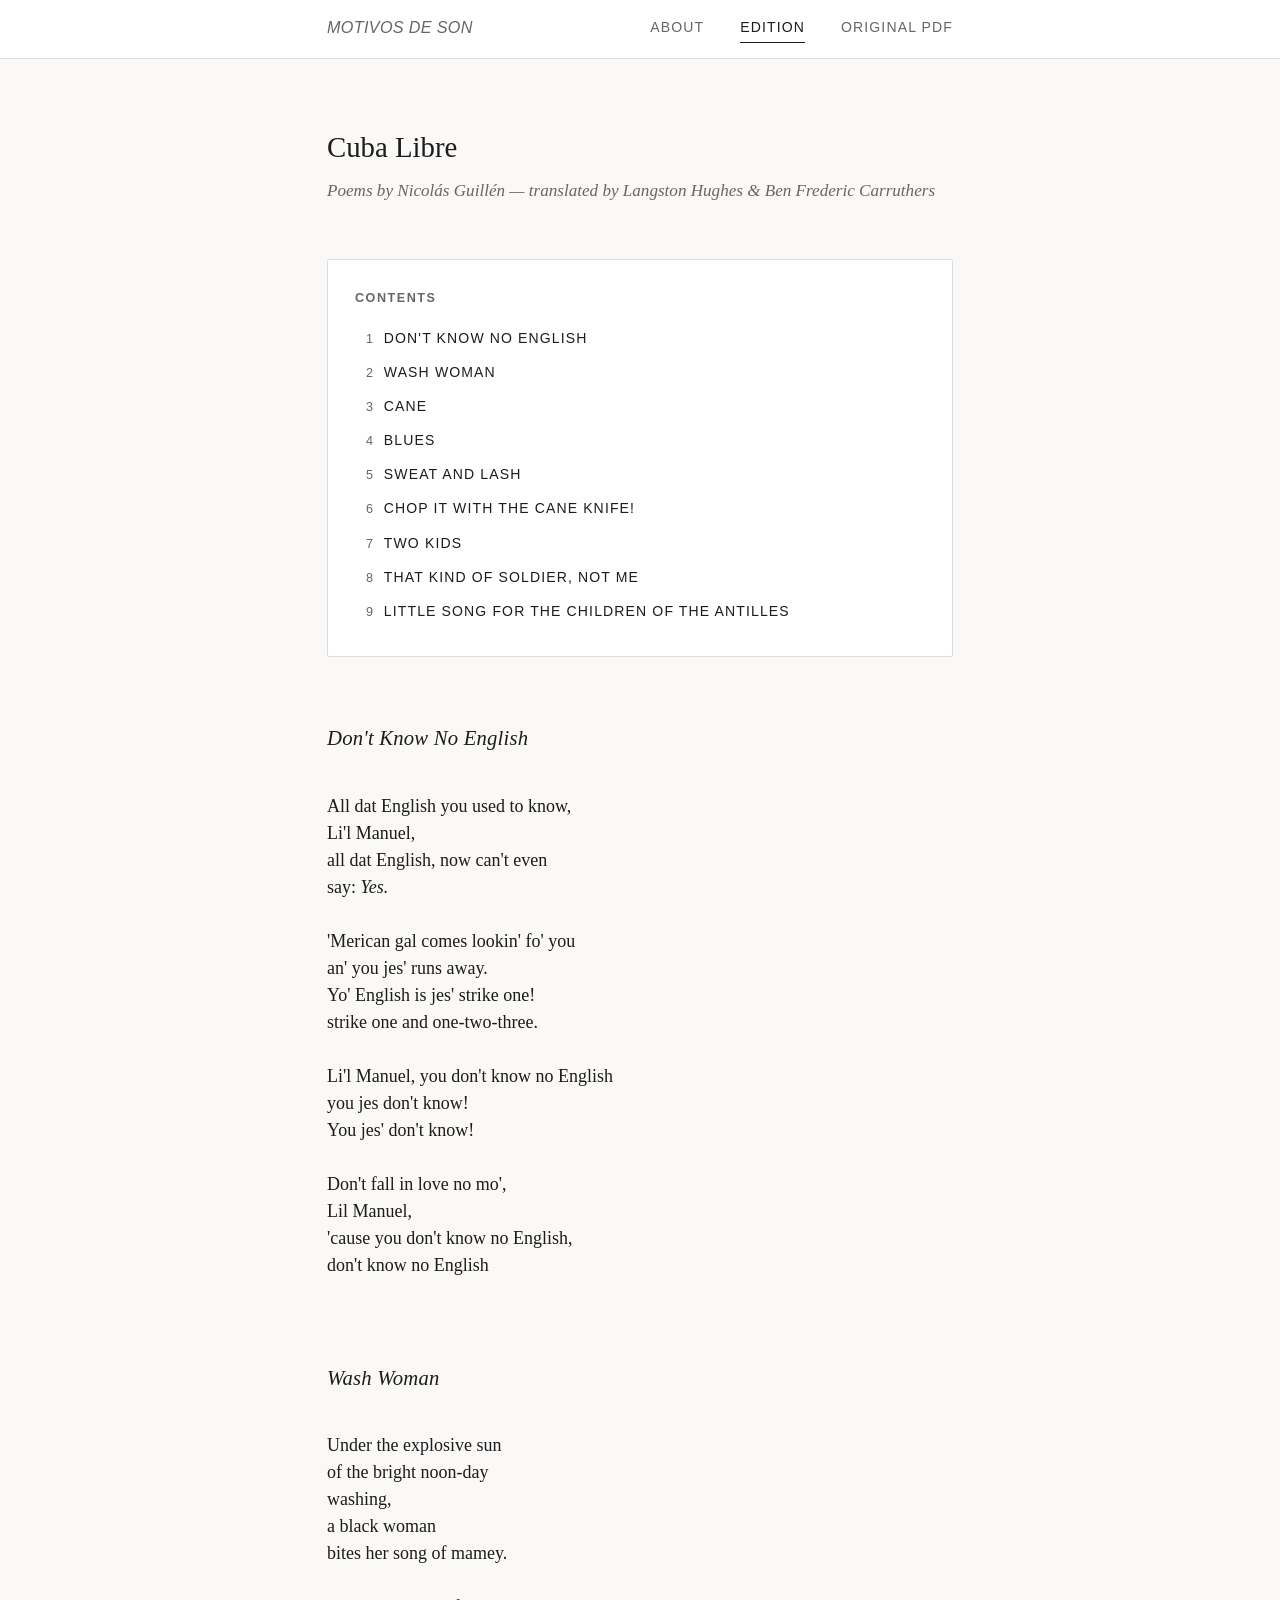
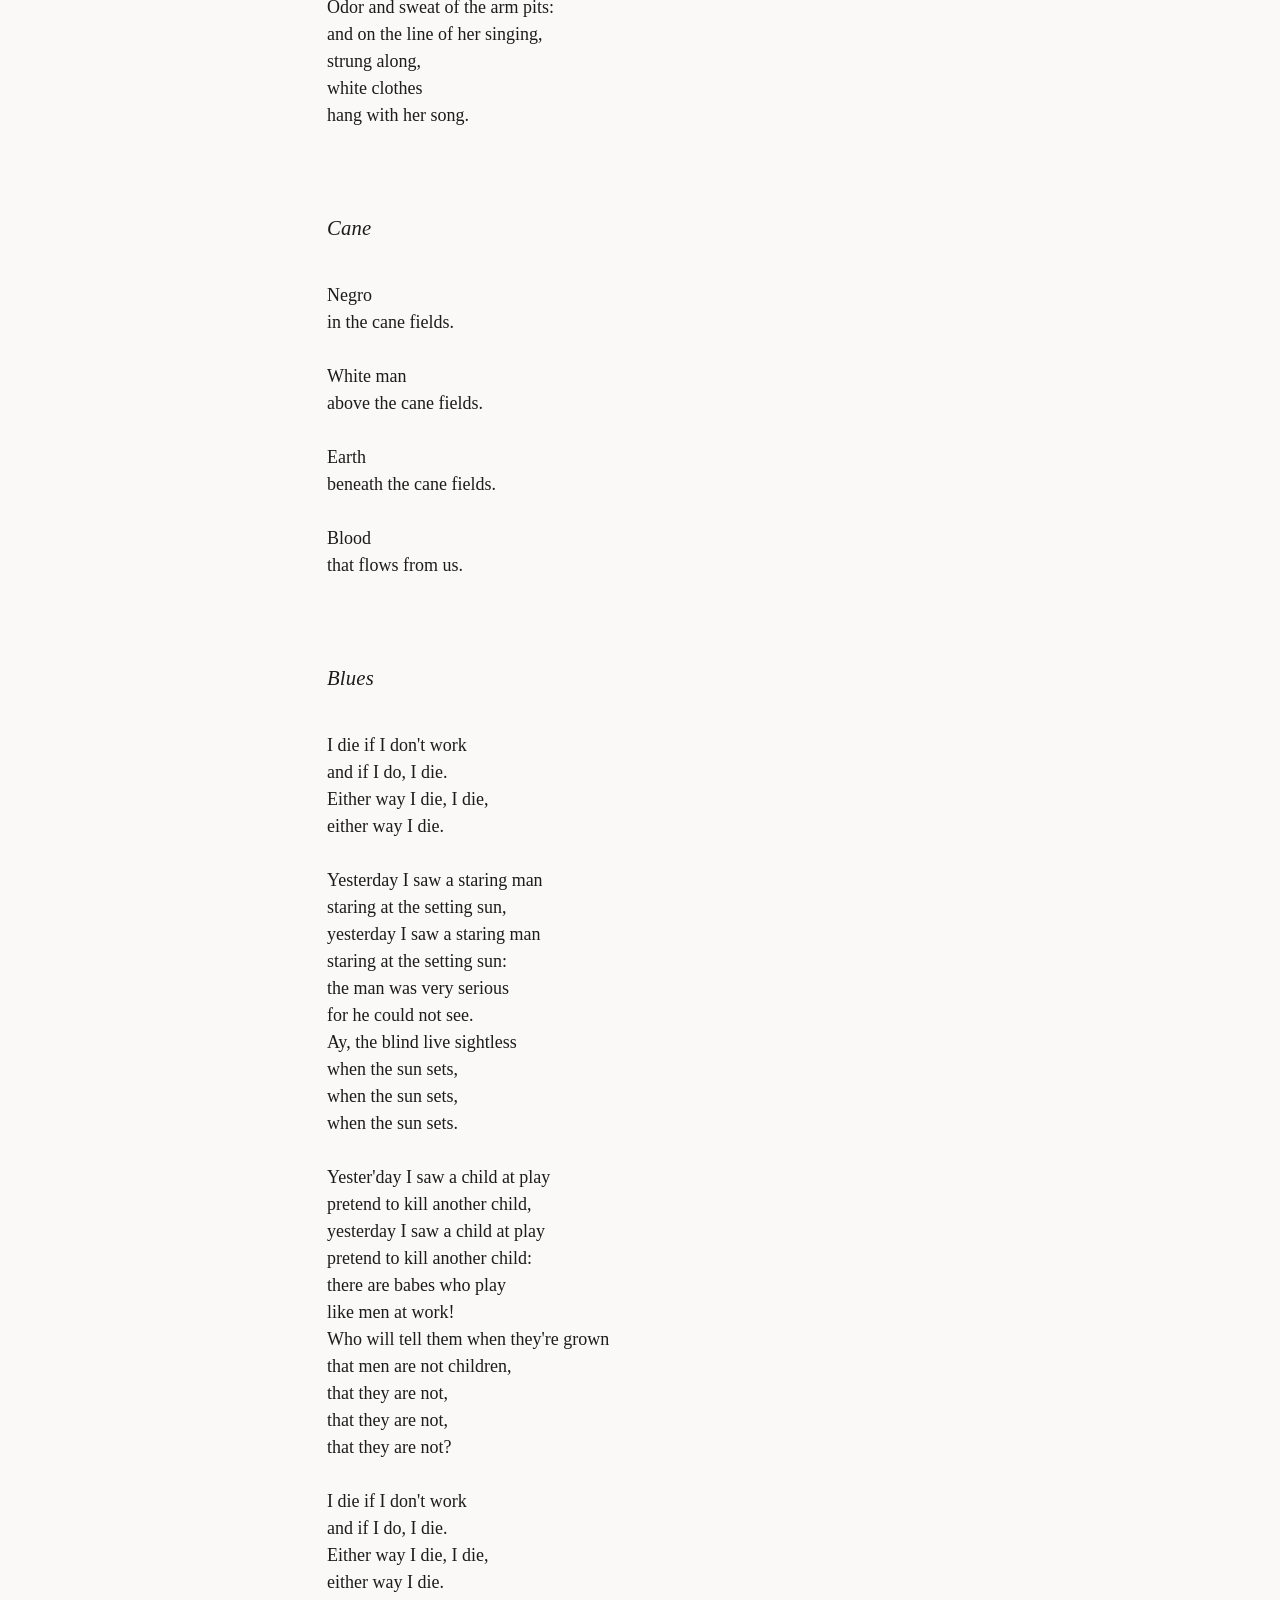
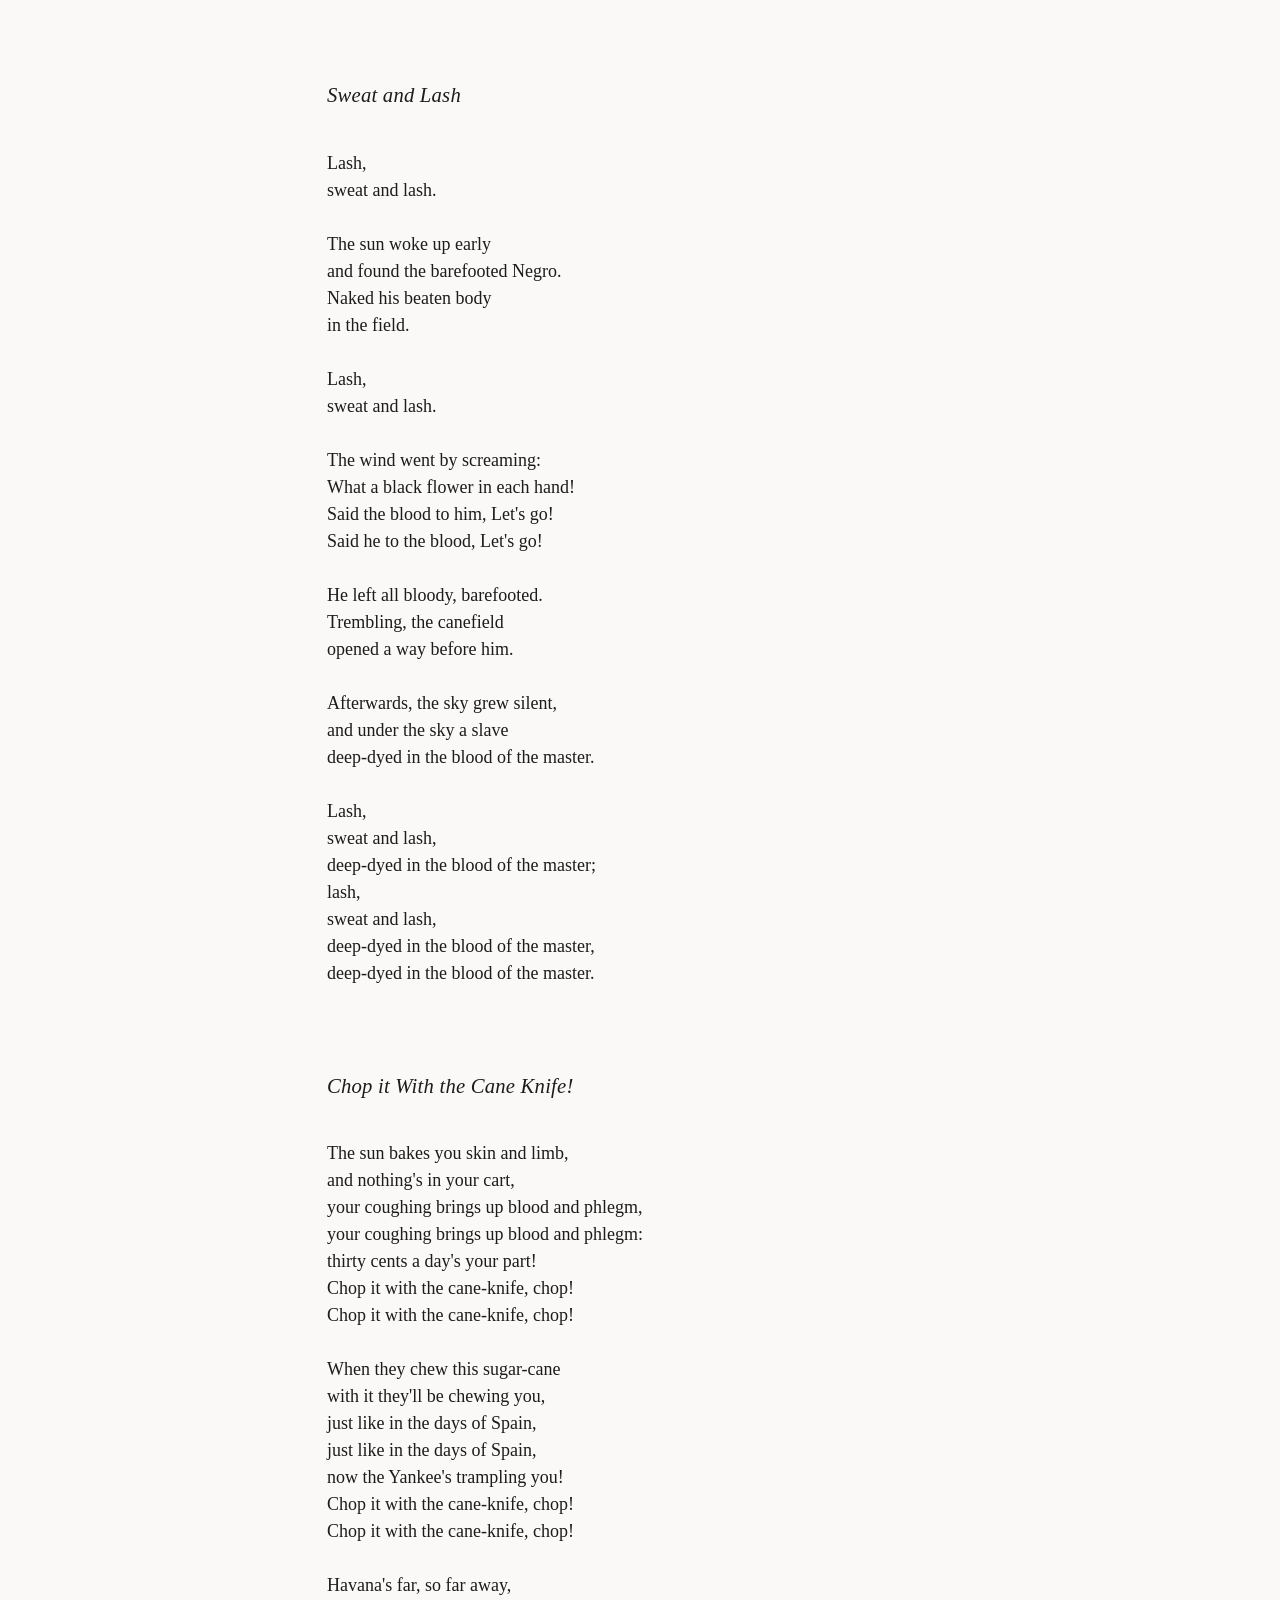
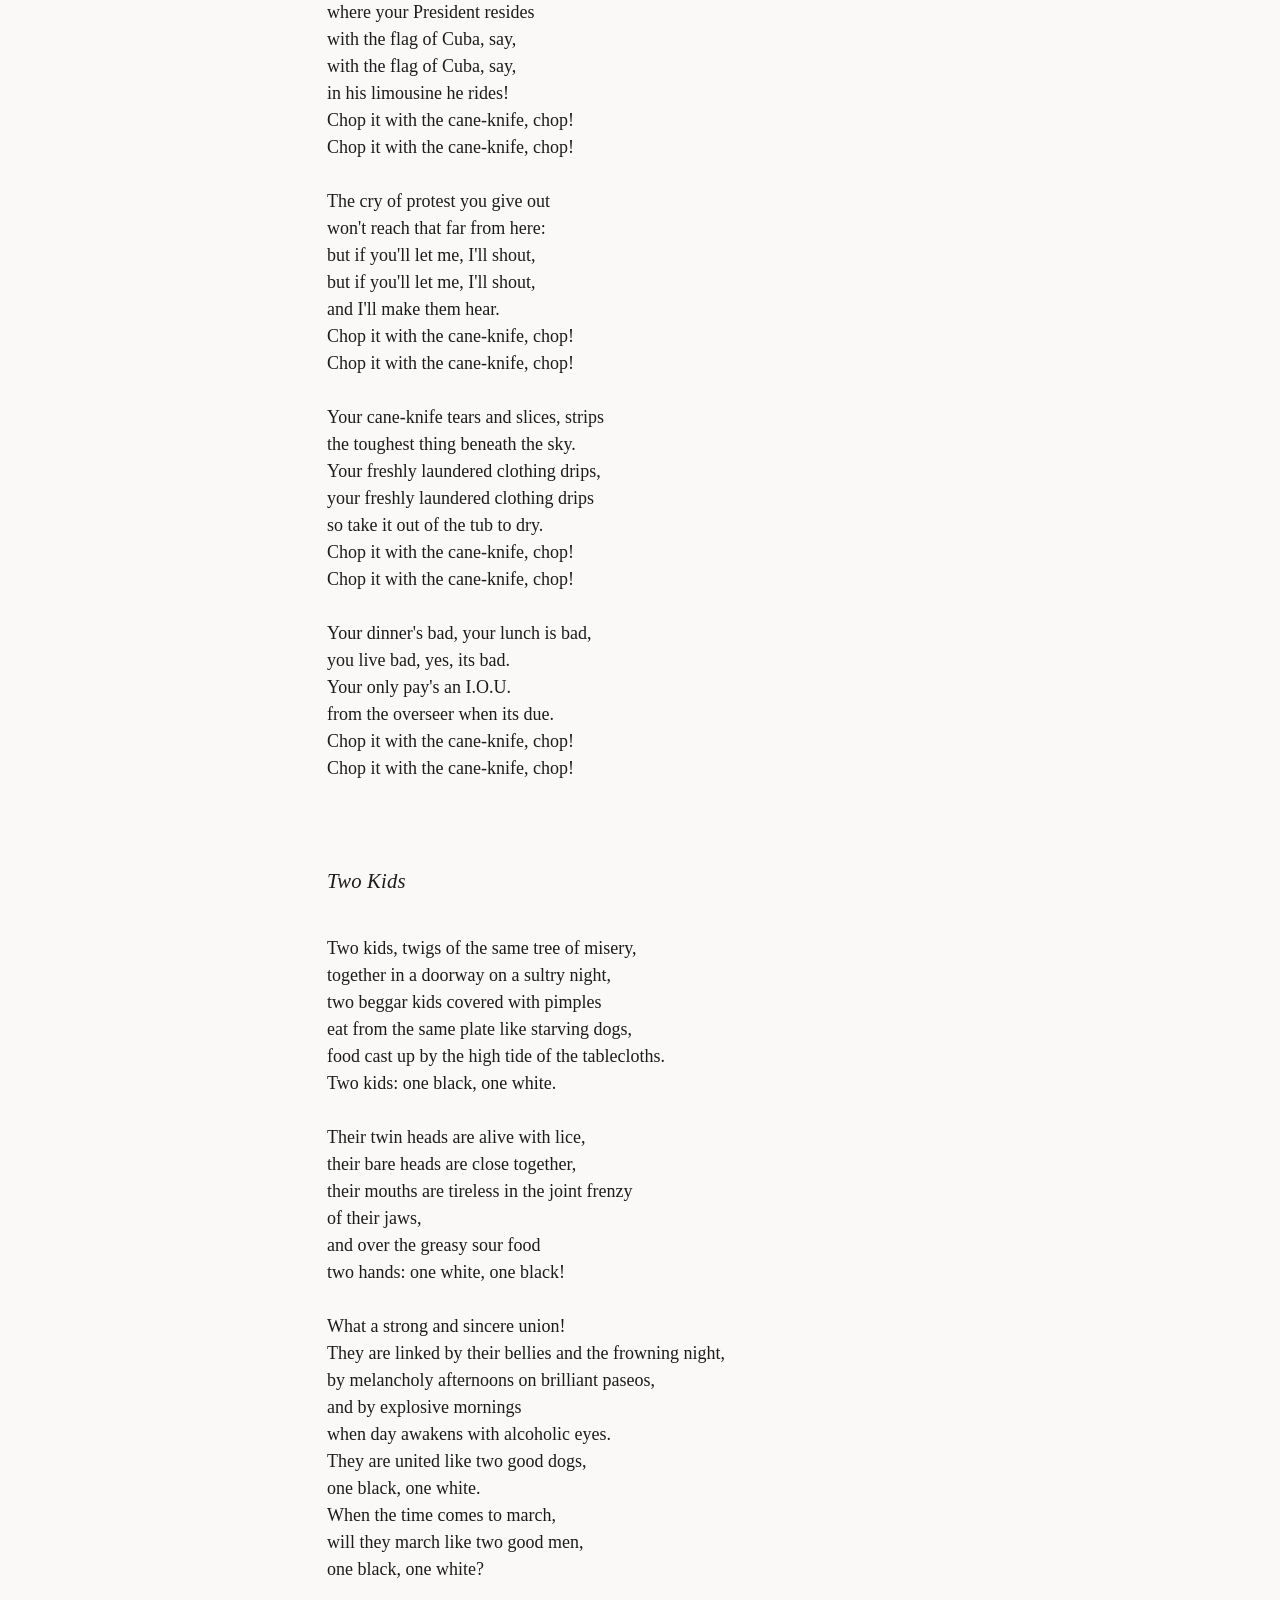
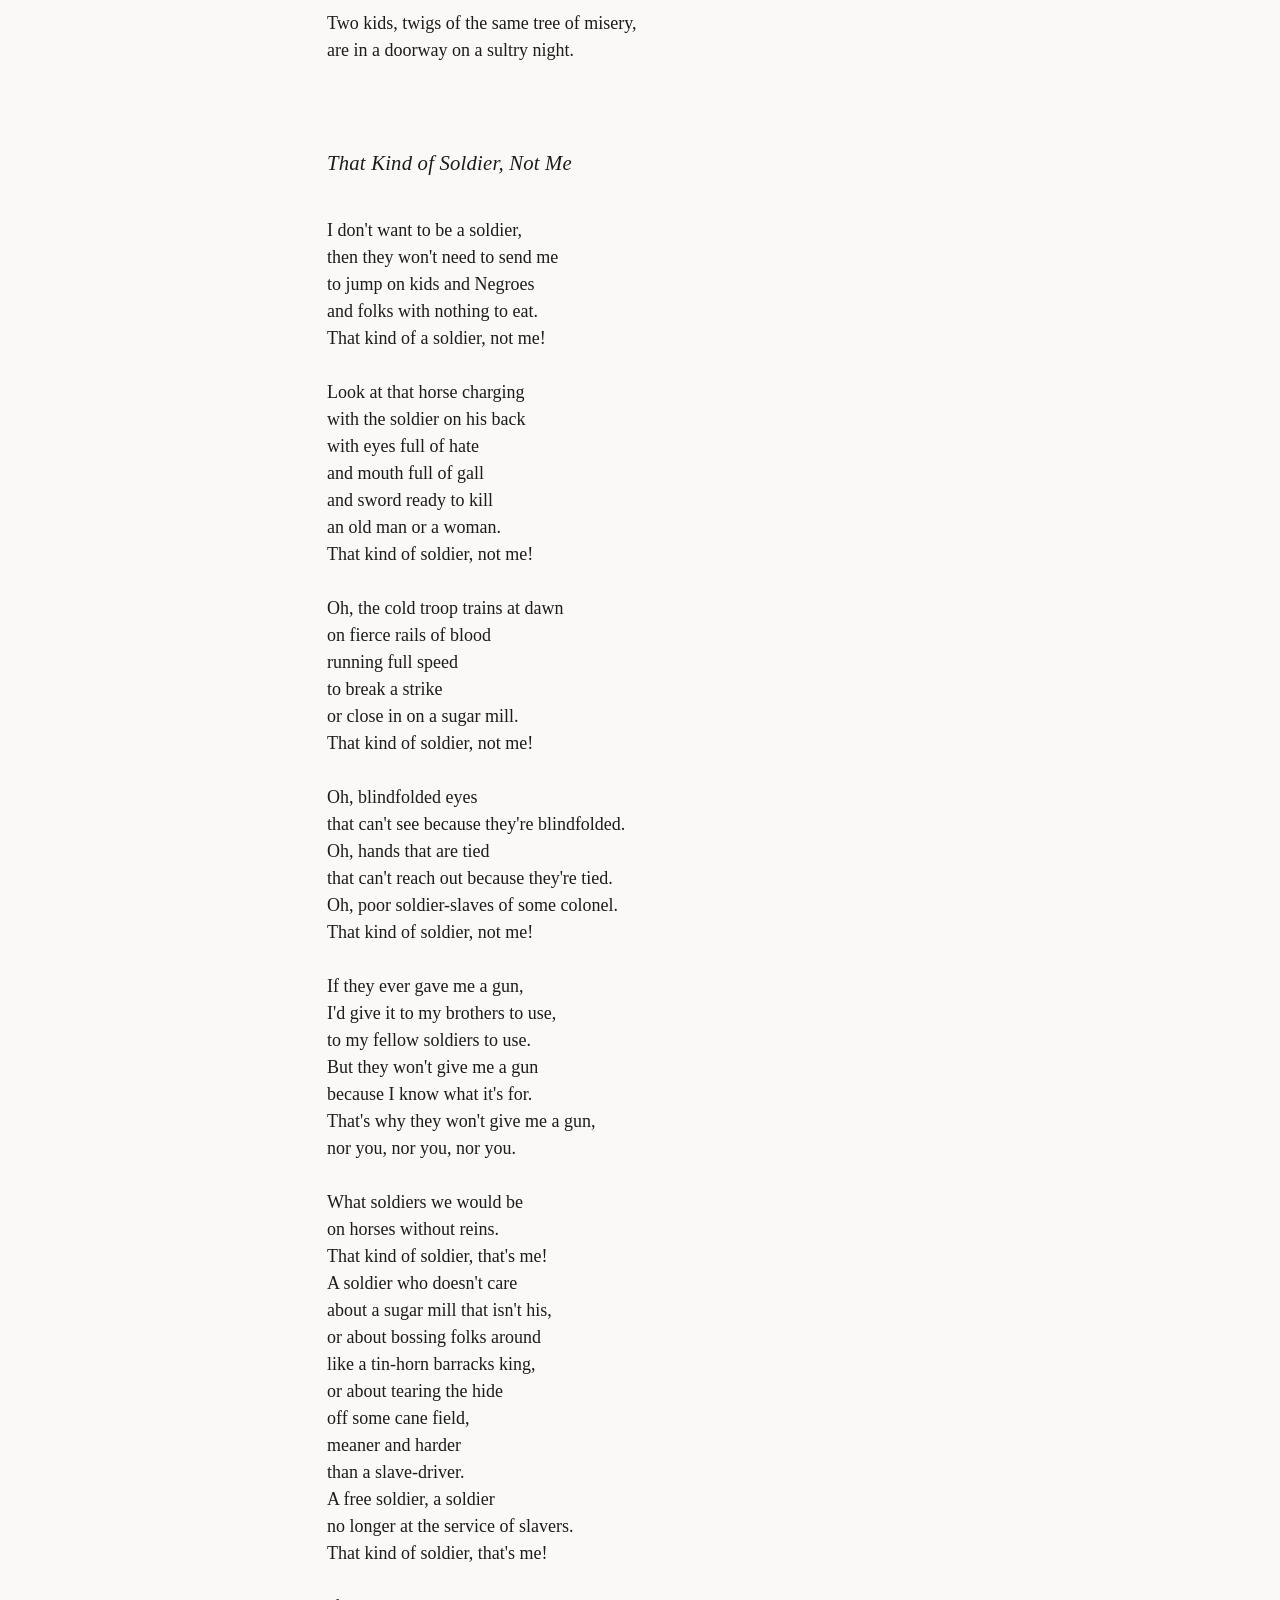
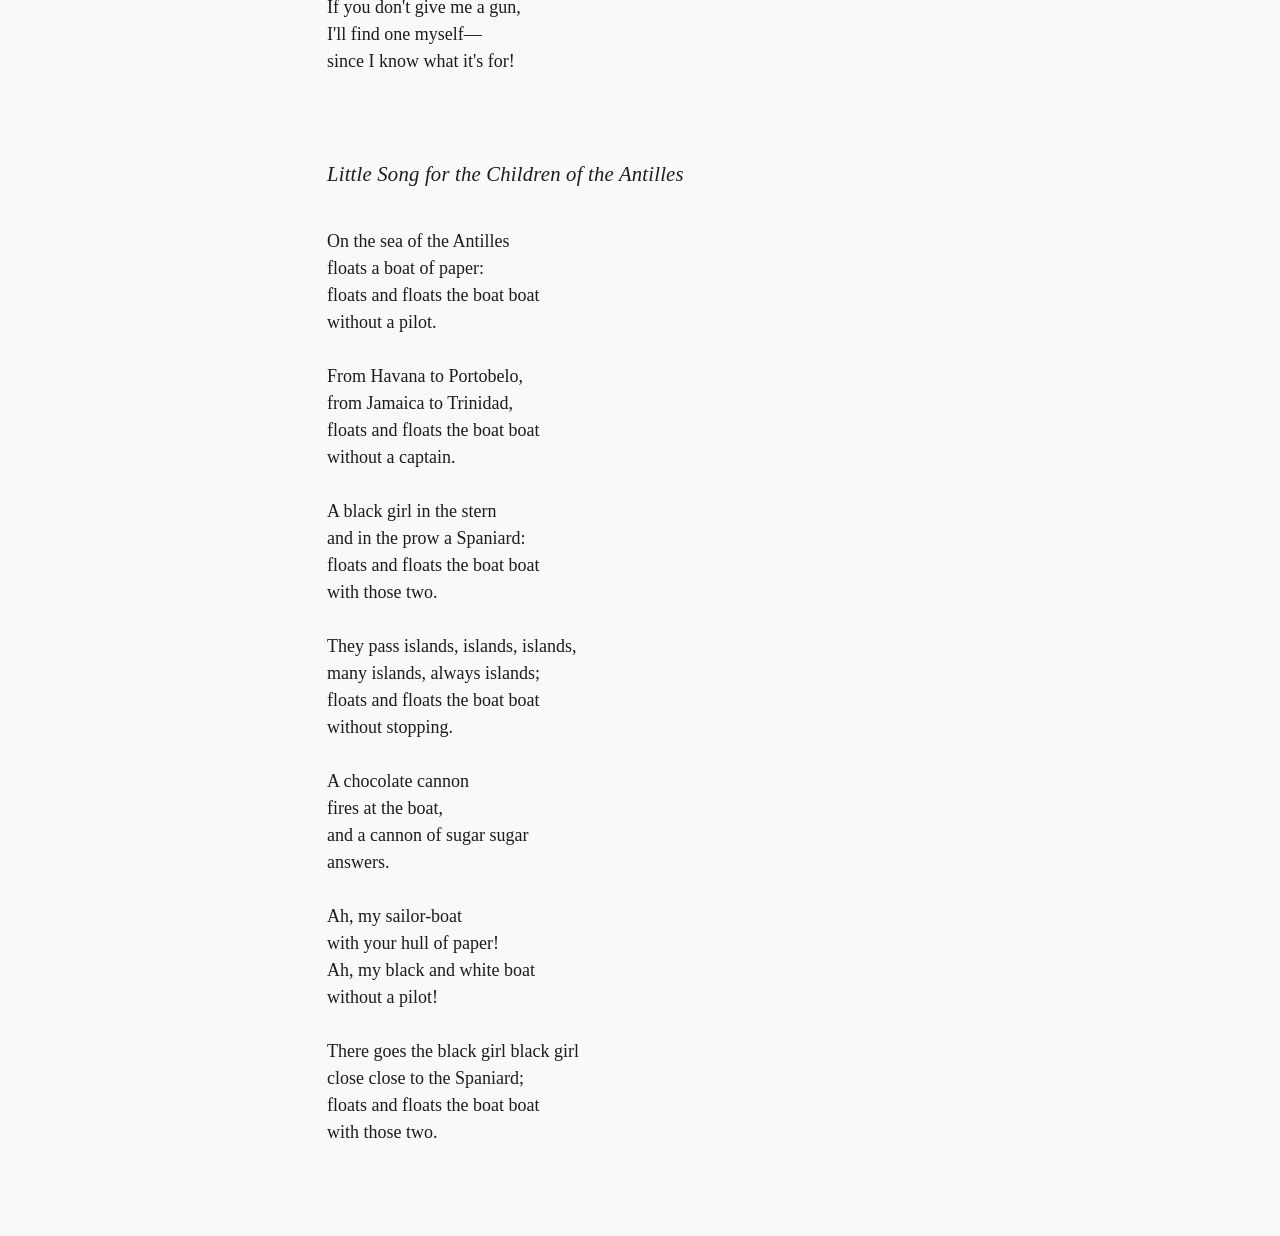
==== edition.html @ 420b284c "Initial commit: digital edition of Motivos de Son" ====
<!DOCTYPE html>
<html lang="en">
<head>
  <meta charset="UTF-8">
  <meta name="viewport" content="width=device-width, initial-scale=1.0">
  <title>Cuba Libre — Edition</title>
  <link rel="stylesheet" href="style.css">
</head>
<body>

  <nav>
    <div class="nav-inner">
      <a href="index.html" class="nav-title">Motivos de Son</a>
      <a href="index.html">About</a>
      <a href="edition.html" class="active">Edition</a>
      <a href="original.html">Original PDF</a>
    </div>
  </nav>

  <main>
    <header class="edition-header">
      <h1>Cuba Libre</h1>
      <p class="byline">Poems by Nicolás Guillén &mdash; translated by Langston Hughes &amp; Ben Frederic Carruthers</p>
    </header>

    <nav class="toc" aria-label="Table of contents">
      <h2>Contents</h2>
      <ol>
        <li><a href="#dont-know-no-english">Don't Know No English</a></li>
        <li><a href="#wash-woman">Wash Woman</a></li>
        <li><a href="#cane">Cane</a></li>
        <li><a href="#blues">Blues</a></li>
        <li><a href="#sweat-and-lash">Sweat and Lash</a></li>
        <li><a href="#chop-it">Chop it With the Cane Knife!</a></li>
        <li><a href="#two-kids">Two Kids</a></li>
        <li><a href="#that-kind-of-soldier">That Kind of Soldier, Not Me</a></li>
        <li><a href="#little-song">Little Song for the Children of the Antilles</a></li>
      </ol>
    </nav>

    <!-- 1 -->
    <section class="poem" id="dont-know-no-english">
      <h2><a href="#dont-know-no-english">Don't Know No English</a></h2>

      <div class="stanza">
        All dat English you used to know,<br>
        Li'l Manuel,<br>
        all dat English, now can't even<br>
        say: <em>Yes.</em>
      </div>

      <div class="stanza">
        'Merican gal comes lookin' fo' you<br>
        an' you jes' runs away.<br>
        Yo' English is jes' strike one!<br>
        strike one and one-two-three.
      </div>

      <div class="stanza">
        Li'l Manuel, you don't know no English<br>
        you jes don't know!<br>
        You jes' don't know!
      </div>

      <div class="stanza">
        Don't fall in love no mo',<br>
        Lil Manuel,<br>
        'cause you don't know no English,<br>
        don't know no English
      </div>
    </section>

    <!-- 2 -->
    <section class="poem" id="wash-woman">
      <h2><a href="#wash-woman">Wash Woman</a></h2>

      <div class="stanza">
        Under the explosive sun<br>
        of the bright noon-day<br>
        washing,<br>
        a black woman<br>
        bites her song of mamey.
      </div>

      <div class="stanza">
        Odor and sweat of the arm pits:<br>
        and on the line of her singing,<br>
        strung along,<br>
        white clothes<br>
        hang with her song.
      </div>
    </section>

    <!-- 3 -->
    <section class="poem" id="cane">
      <h2><a href="#cane">Cane</a></h2>

      <div class="stanza">
        Negro<br>
        in the cane fields.
      </div>

      <div class="stanza">
        White man<br>
        above the cane fields.
      </div>

      <div class="stanza">
        Earth<br>
        beneath the cane fields.
      </div>

      <div class="stanza">
        Blood<br>
        that flows from us.
      </div>
    </section>

    <!-- 4 -->
    <section class="poem" id="blues">
      <h2><a href="#blues">Blues</a></h2>

      <div class="stanza">
        I die if I don't work<br>
        and if I do, I die.<br>
        Either way I die, I die,<br>
        either way I die.
      </div>

      <div class="stanza">
        Yesterday I saw a staring man<br>
        staring at the setting sun,<br>
        yesterday I saw a staring man<br>
        staring at the setting sun:<br>
        the man was very serious<br>
        for he could not see.<br>
        Ay, the blind live sightless<br>
        when the sun sets,<br>
        when the sun sets,<br>
        when the sun sets.
      </div>

      <div class="stanza">
        Yester'day I saw a child at play<br>
        pretend to kill another child,<br>
        yesterday I saw a child at play<br>
        pretend to kill another child:<br>
        there are babes who play<br>
        like men at work!<br>
        Who will tell them when they're grown<br>
        that men are not children,<br>
        that they are not,<br>
        that they are not,<br>
        that they are not?
      </div>

      <div class="stanza">
        I die if I don't work<br>
        and if I do, I die.<br>
        Either way I die, I die,<br>
        either way I die.
      </div>
    </section>

    <!-- 5 -->
    <section class="poem" id="sweat-and-lash">
      <h2><a href="#sweat-and-lash">Sweat and Lash</a></h2>

      <div class="stanza">
        Lash,<br>
        sweat and lash.
      </div>

      <div class="stanza">
        The sun woke up early<br>
        and found the barefooted Negro.<br>
        Naked his beaten body<br>
        in the field.
      </div>

      <div class="stanza">
        Lash,<br>
        sweat and lash.
      </div>

      <div class="stanza">
        The wind went by screaming:<br>
        What a black flower in each hand!<br>
        Said the blood to him, Let's go!<br>
        Said he to the blood, Let's go!
      </div>

      <div class="stanza">
        He left all bloody, barefooted.<br>
        Trembling, the canefield<br>
        opened a way before him.
      </div>

      <div class="stanza">
        Afterwards, the sky grew silent,<br>
        and under the sky a slave<br>
        deep-dyed in the blood of the master.
      </div>

      <div class="stanza">
        Lash,<br>
        sweat and lash,<br>
        deep-dyed in the blood of the master;<br>
        lash,<br>
        sweat and lash,<br>
        deep-dyed in the blood of the master,<br>
        deep-dyed in the blood of the master.
      </div>
    </section>

    <!-- 6 -->
    <section class="poem" id="chop-it">
      <h2><a href="#chop-it">Chop it With the Cane Knife!</a></h2>

      <div class="stanza">
        The sun bakes you skin and limb,<br>
        and nothing's in your cart,<br>
        your coughing brings up blood and phlegm,<br>
        your coughing brings up blood and phlegm:<br>
        thirty cents a day's your part!<br>
        Chop it with the cane-knife, chop!<br>
        Chop it with the cane-knife, chop!
      </div>

      <div class="stanza">
        When they chew this sugar-cane<br>
        with it they'll be chewing you,<br>
        just like in the days of Spain,<br>
        just like in the days of Spain,<br>
        now the Yankee's trampling you!<br>
        Chop it with the cane-knife, chop!<br>
        Chop it with the cane-knife, chop!
      </div>

      <div class="stanza">
        Havana's far, so far away,<br>
        where your President resides<br>
        with the flag of Cuba, say,<br>
        with the flag of Cuba, say,<br>
        in his limousine he rides!<br>
        Chop it with the cane-knife, chop!<br>
        Chop it with the cane-knife, chop!
      </div>

      <div class="stanza">
        The cry of protest you give out<br>
        won't reach that far from here:<br>
        but if you'll let me, I'll shout,<br>
        but if you'll let me, I'll shout,<br>
        and I'll make them hear.<br>
        Chop it with the cane-knife, chop!<br>
        Chop it with the cane-knife, chop!
      </div>

      <div class="stanza">
        Your cane-knife tears and slices, strips<br>
        the toughest thing beneath the sky.<br>
        Your freshly laundered clothing drips,<br>
        your freshly laundered clothing drips<br>
        so take it out of the tub to dry.<br>
        Chop it with the cane-knife, chop!<br>
        Chop it with the cane-knife, chop!
      </div>

      <div class="stanza">
        Your dinner's bad, your lunch is bad,<br>
        you live bad, yes, its bad.<br>
        Your only pay's an I.O.U.<br>
        from the overseer when its due.<br>
        Chop it with the cane-knife, chop!<br>
        Chop it with the cane-knife, chop!
      </div>
    </section>

    <!-- 7 -->
    <section class="poem" id="two-kids">
      <h2><a href="#two-kids">Two Kids</a></h2>

      <div class="stanza">
        Two kids, twigs of the same tree of misery,<br>
        together in a doorway on a sultry night,<br>
        two beggar kids covered with pimples<br>
        eat from the same plate like starving dogs,<br>
        food cast up by the high tide of the tablecloths.<br>
        Two kids: one black, one white.
      </div>

      <div class="stanza">
        Their twin heads are alive with lice,<br>
        their bare heads are close together,<br>
        their mouths are tireless in the joint frenzy<br>
        of their jaws,<br>
        and over the greasy sour food<br>
        two hands: one white, one black!
      </div>

      <div class="stanza">
        What a strong and sincere union!<br>
        They are linked by their bellies and the frowning night,<br>
        by melancholy afternoons on brilliant paseos,<br>
        and by explosive mornings<br>
        when day awakens with alcoholic eyes.<br>
        They are united like two good dogs,<br>
        one black, one white.<br>
        When the time comes to march,<br>
        will they march like two good men,<br>
        one black, one white?
      </div>

      <div class="stanza">
        Two kids, twigs of the same tree of misery,<br>
        are in a doorway on a sultry night.
      </div>
    </section>

    <!-- 8 -->
    <section class="poem" id="that-kind-of-soldier">
      <h2><a href="#that-kind-of-soldier">That Kind of Soldier, Not Me</a></h2>

      <div class="stanza">
        I don't want to be a soldier,<br>
        then they won't need to send me<br>
        to jump on kids and Negroes<br>
        and folks with nothing to eat.<br>
        That kind of a soldier, not me!
      </div>

      <div class="stanza">
        Look at that horse charging<br>
        with the soldier on his back<br>
        with eyes full of hate<br>
        and mouth full of gall<br>
        and sword ready to kill<br>
        an old man or a woman.<br>
        That kind of soldier, not me!
      </div>

      <div class="stanza">
        Oh, the cold troop trains at dawn<br>
        on fierce rails of blood<br>
        running full speed<br>
        to break a strike<br>
        or close in on a sugar mill.<br>
        That kind of soldier, not me!
      </div>

      <div class="stanza">
        Oh, blindfolded eyes<br>
        that can't see because they're blindfolded.<br>
        Oh, hands that are tied<br>
        that can't reach out because they're tied.<br>
        Oh, poor soldier-slaves of some colonel.<br>
        That kind of soldier, not me!
      </div>

      <div class="stanza">
        If they ever gave me a gun,<br>
        I'd give it to my brothers to use,<br>
        to my fellow soldiers to use.<br>
        But they won't give me a gun<br>
        because I know what it's for.<br>
        That's why they won't give me a gun,<br>
        nor you, nor you, nor you.
      </div>

      <div class="stanza">
        What soldiers we would be<br>
        on horses without reins.<br>
        That kind of soldier, that's me!<br>
        A soldier who doesn't care<br>
        about a sugar mill that isn't his,<br>
        or about bossing folks around<br>
        like a tin-horn barracks king,<br>
        or about tearing the hide<br>
        off some cane field,<br>
        meaner and harder<br>
        than a slave-driver.<br>
        A free soldier, a soldier<br>
        no longer at the service of slavers.<br>
        That kind of soldier, that's me!
      </div>

      <div class="stanza">
        If you don't give me a gun,<br>
        I'll find one myself&#x2014;<br>
        since I know what it's for!
      </div>
    </section>

    <!-- 9 -->
    <section class="poem" id="little-song">
      <h2><a href="#little-song">Little Song for the Children of the Antilles</a></h2>

      <div class="stanza">
        On the sea of the Antilles<br>
        floats a boat of paper:<br>
        floats and floats the boat boat<br>
        without a pilot.
      </div>

      <div class="stanza">
        From Havana to Portobelo,<br>
        from Jamaica to Trinidad,<br>
        floats and floats the boat boat<br>
        without a captain.
      </div>

      <div class="stanza">
        A black girl in the stern<br>
        and in the prow a Spaniard:<br>
        floats and floats the boat boat<br>
        with those two.
      </div>

      <div class="stanza">
        They pass islands, islands, islands,<br>
        many islands, always islands;<br>
        floats and floats the boat boat<br>
        without stopping.
      </div>

      <div class="stanza">
        A chocolate cannon<br>
        fires at the boat,<br>
        and a cannon of sugar sugar<br>
        answers.
      </div>

      <div class="stanza">
        Ah, my sailor-boat<br>
        with your hull of paper!<br>
        Ah, my black and white boat<br>
        without a pilot!
      </div>

      <div class="stanza">
        There goes the black girl black girl<br>
        close close to the Spaniard;<br>
        floats and floats the boat boat<br>
        with those two.
      </div>
    </section>

  </main>

</body>
</html>
---- style.css ----
*, *::before, *::after {
  box-sizing: border-box;
  margin: 0;
  padding: 0;
}

:root {
  --bg: #faf9f7;
  --text: #1c1c1c;
  --text-muted: #666;
  --border: #ddd;
  --accent: #8b5e3c;
  --nav-bg: #fff;
  --max-width: 680px;
}

html {
  font-size: 18px;
  scroll-behavior: smooth;
}

body {
  background: var(--bg);
  color: var(--text);
  font-family: Georgia, 'Times New Roman', Times, serif;
  line-height: 1.75;
  min-height: 100vh;
}

/* ── Navigation ── */

body > nav {
  background: var(--nav-bg);
  border-bottom: 1px solid var(--border);
  position: sticky;
  top: 0;
  z-index: 100;
}

.nav-inner {
  max-width: var(--max-width);
  margin: 0 auto;
  padding: 0 1.5rem;
  display: flex;
  align-items: center;
  gap: 2rem;
  height: 3.2rem;
}

.nav-title {
  font-size: 0.9rem;
  font-style: italic;
  color: var(--text-muted);
  letter-spacing: 0.02em;
  white-space: nowrap;
  margin-right: auto;
  text-decoration: none;
}

.nav-title:hover {
  color: var(--text);
}

nav a {
  font-family: -apple-system, BlinkMacSystemFont, 'Segoe UI', Helvetica, Arial, sans-serif;
  font-size: 0.78rem;
  font-weight: 500;
  letter-spacing: 0.08em;
  text-transform: uppercase;
  color: var(--text-muted);
  text-decoration: none;
  white-space: nowrap;
  padding-bottom: 2px;
  border-bottom: 1px solid transparent;
  transition: color 0.15s, border-color 0.15s;
}

nav a:hover,
nav a.active {
  color: var(--text);
  border-bottom-color: var(--text);
}

/* ── Main content ── */

main {
  max-width: var(--max-width);
  margin: 0 auto;
  padding: 3.5rem 1.5rem 5rem;
}

/* ── Homepage ── */

.page-header {
  margin-bottom: 2.5rem;
  padding-bottom: 2rem;
  border-bottom: 1px solid var(--border);
}

.page-header h1 {
  font-size: 1.6rem;
  font-weight: normal;
  letter-spacing: 0.01em;
  margin-bottom: 0.25rem;
}

.page-header .subtitle {
  font-size: 0.95rem;
  color: var(--text-muted);
  font-style: italic;
}

.intro-body p {
  margin-bottom: 1.25rem;
}

.intro-body p:last-child {
  margin-bottom: 0;
}

.poem-list {
  list-style: none;
  padding: 0.75rem 0 0.75rem 1.25rem;
  border-left: 2px solid var(--border);
  margin: 1.25rem 0;
}

.poem-list li {
  font-style: italic;
  color: var(--text-muted);
  line-height: 1.9;
  font-size: 0.95rem;
}

/* ── Edition page ── */

.edition-header {
  margin-bottom: 3rem;
}

.edition-header h1 {
  font-size: 1.6rem;
  font-weight: normal;
  margin-bottom: 0.2rem;
}

.edition-header .byline {
  color: var(--text-muted);
  font-style: italic;
  font-size: 0.95rem;
}

.toc {
  margin-bottom: 3.5rem;
  padding: 1.5rem;
  background: #fff;
  border: 1px solid var(--border);
  border-radius: 2px;
}

.toc h2 {
  font-family: -apple-system, BlinkMacSystemFont, 'Segoe UI', Helvetica, Arial, sans-serif;
  font-size: 0.7rem;
  font-weight: 600;
  letter-spacing: 0.12em;
  text-transform: uppercase;
  color: var(--text-muted);
  margin-bottom: 0.75rem;
}

.toc ol {
  list-style: none;
  counter-reset: toc;
}

.toc ol li {
  counter-increment: toc;
  display: flex;
  align-items: baseline;
  gap: 0.6rem;
  padding: 0.18rem 0;
  font-size: 0.95rem;
}

.toc ol li::before {
  content: counter(toc);
  font-family: -apple-system, BlinkMacSystemFont, 'Segoe UI', Helvetica, Arial, sans-serif;
  font-size: 0.7rem;
  color: var(--text-muted);
  min-width: 1rem;
  text-align: right;
}

.toc a {
  color: var(--text);
  text-decoration: none;
  border-bottom: 1px solid transparent;
  transition: border-color 0.15s;
}

.toc a:hover {
  border-bottom-color: var(--text);
}

/* ── Poem ── */

.poem {
  margin-bottom: 4.5rem;
}

.poem:last-child {
  margin-bottom: 0;
}

.poem h2 {
  font-size: 1.15rem;
  font-weight: normal;
  font-style: italic;
  margin-bottom: 2rem;
  color: var(--text);
  letter-spacing: 0.01em;
}

.poem h2 a {
  color: inherit;
  text-decoration: none;
}

.stanza {
  margin-bottom: 1.5rem;
  line-height: 1.5;
}

.stanza:last-child {
  margin-bottom: 0;
}

/* ── PDF page ── */

.pdf-page main {
  padding: 0;
  max-width: none;
}

.pdf-header {
  max-width: var(--max-width);
  margin: 0 auto;
  padding: 2rem 1.5rem 1.5rem;
}

.pdf-header h1 {
  font-size: 1.3rem;
  font-weight: normal;
  margin-bottom: 0.25rem;
}

.pdf-header p {
  font-size: 0.9rem;
  color: var(--text-muted);
  font-style: italic;
}

.pdf-viewer {
  width: calc(100% - 3rem);
  margin: 0 1.5rem 3rem;
  height: calc(100vh - 3.2rem - 120px);
  min-height: 600px;
  border: none;
  border-top: 1px solid var(--border);
  display: block;
}

/* ── Responsive ── */

@media (max-width: 600px) {
  html {
    font-size: 16px;
  }

  .nav-title {
    display: none;
  }

  .nav-inner {
    gap: 1.25rem;
  }

  main {
    padding: 2.5rem 1.25rem 4rem;
  }
}
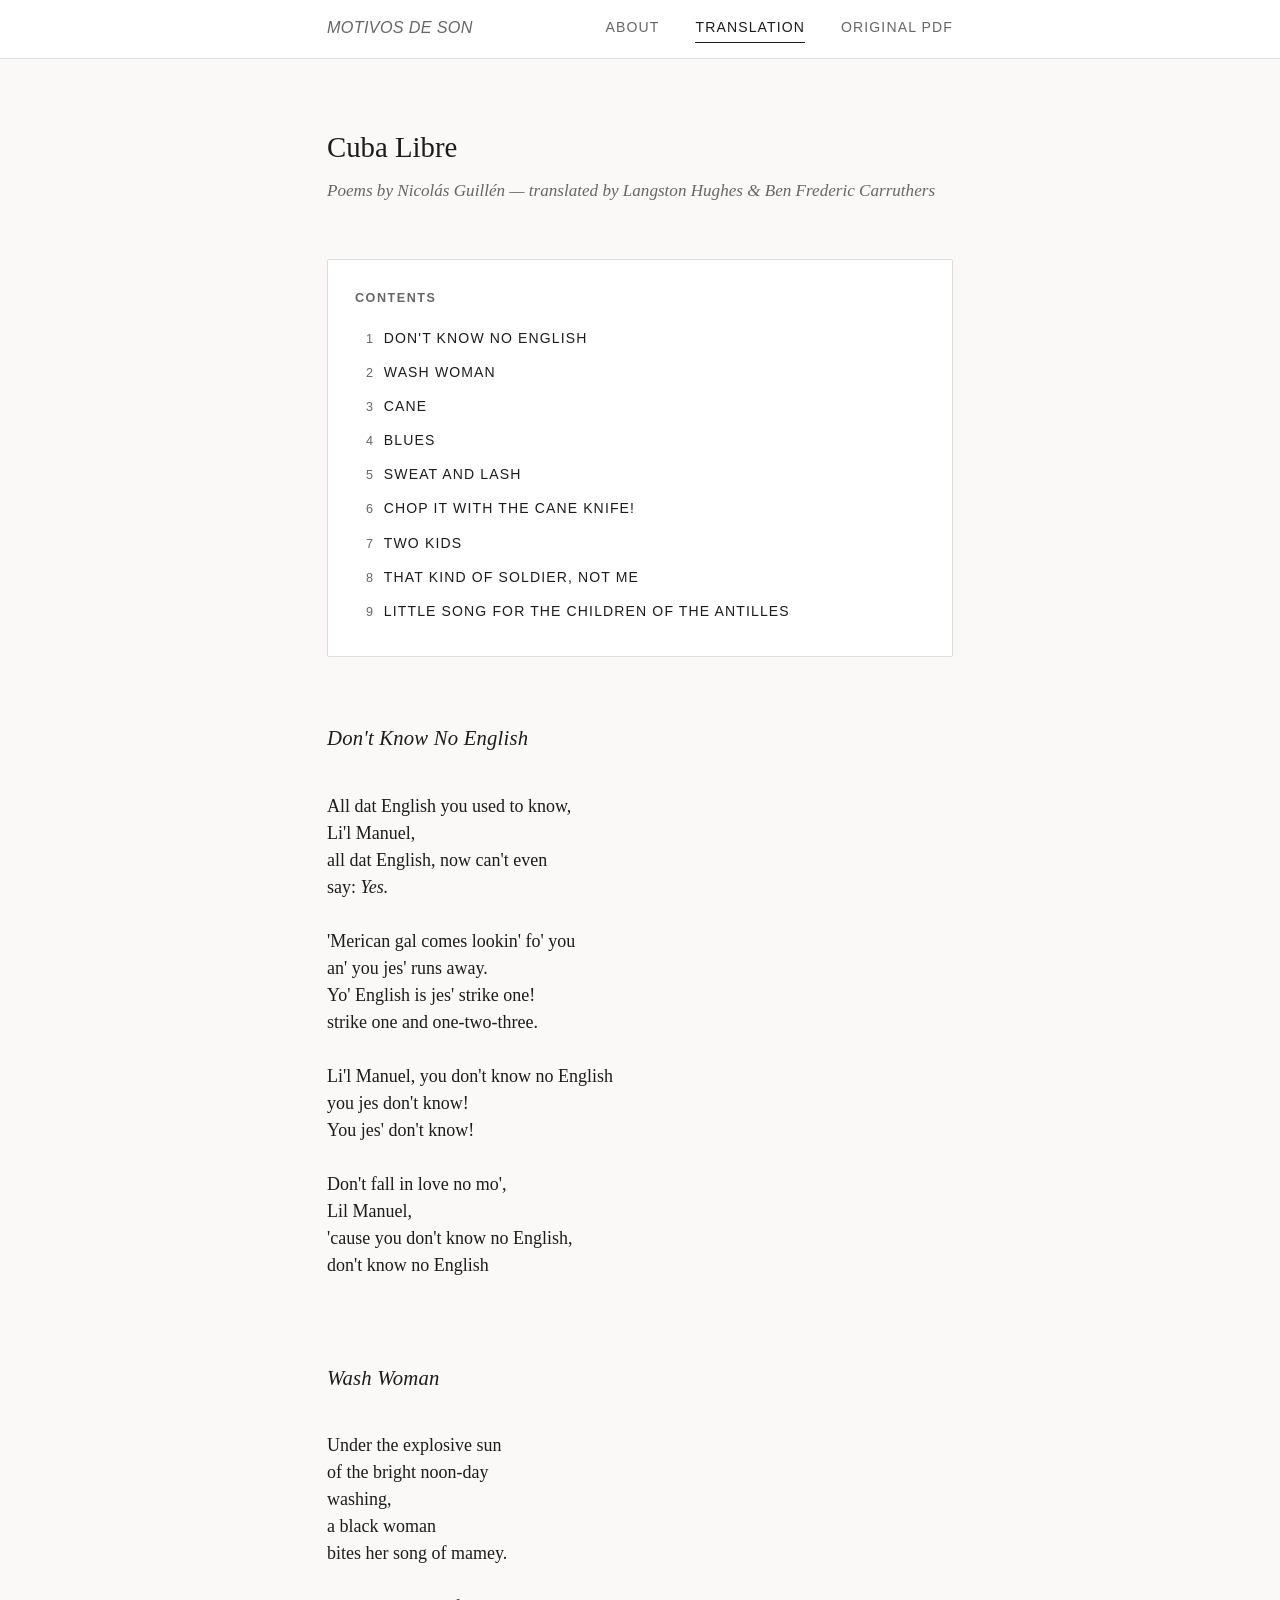
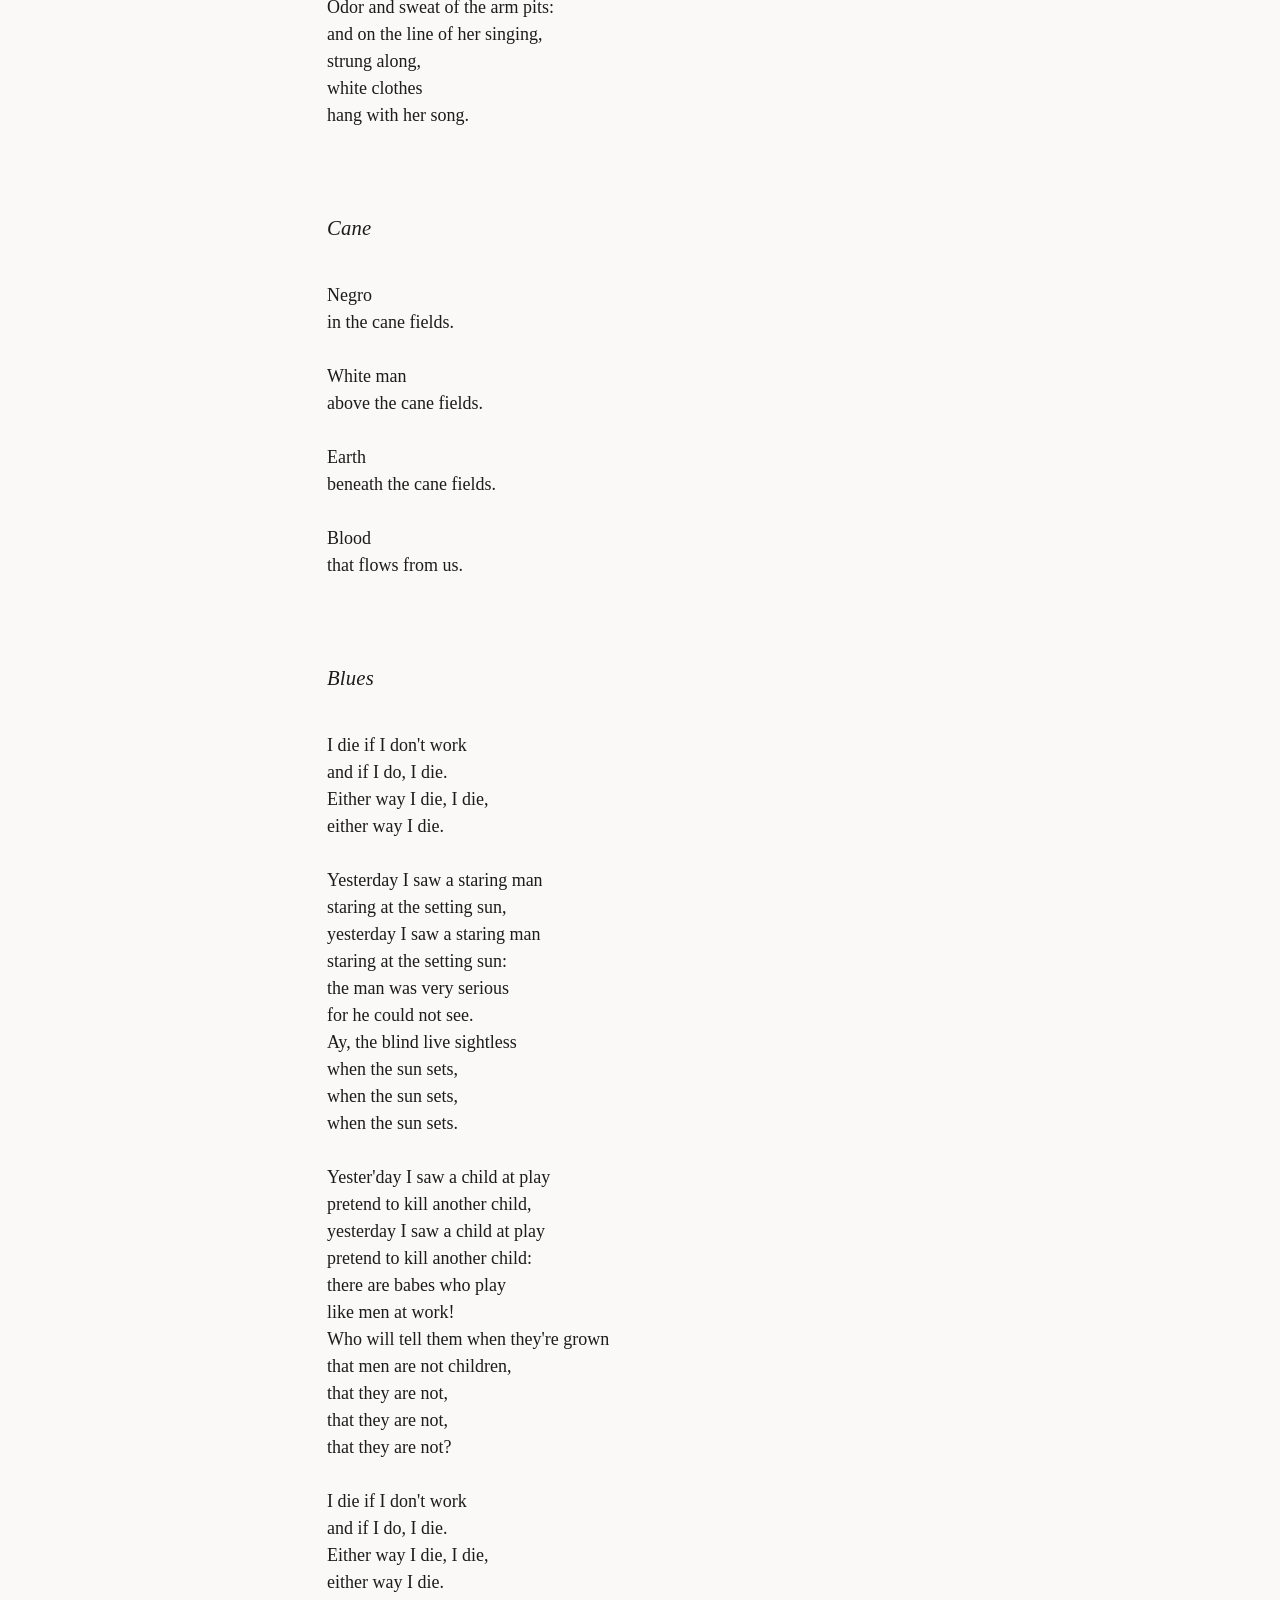
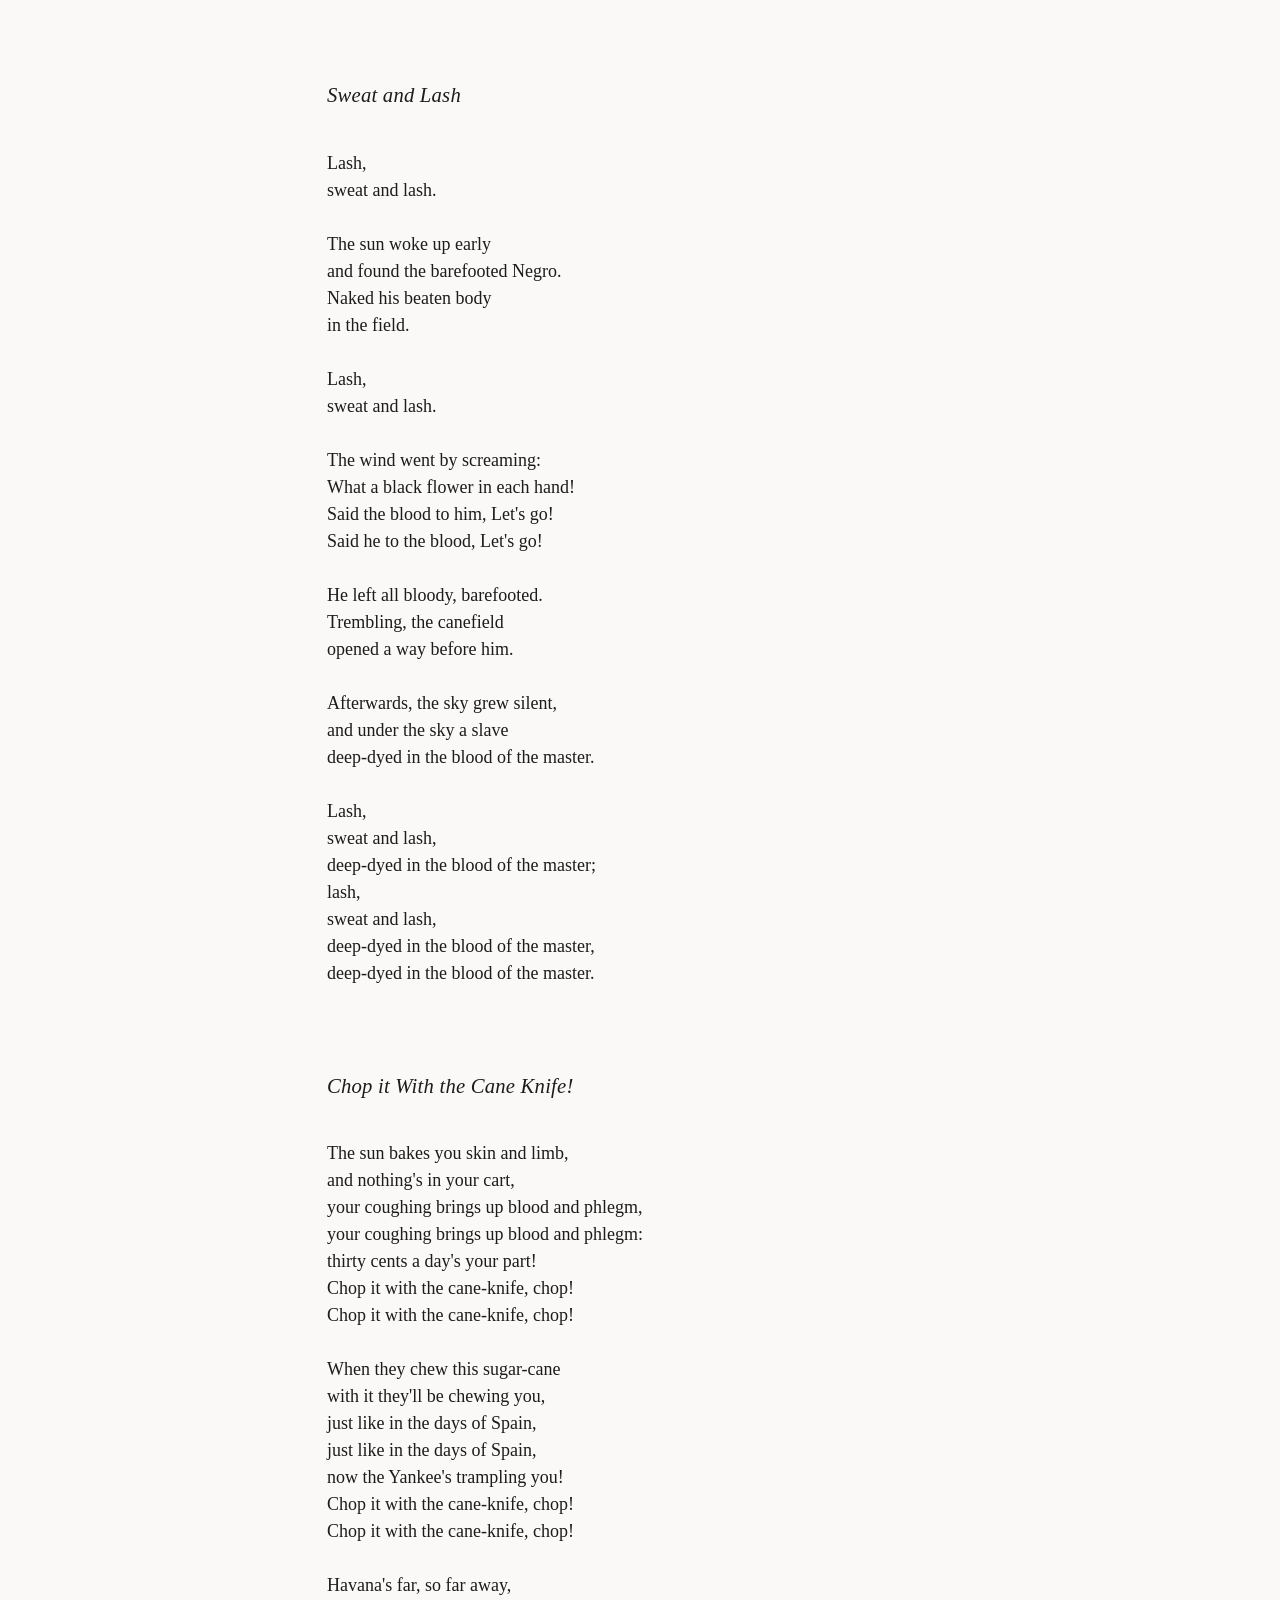
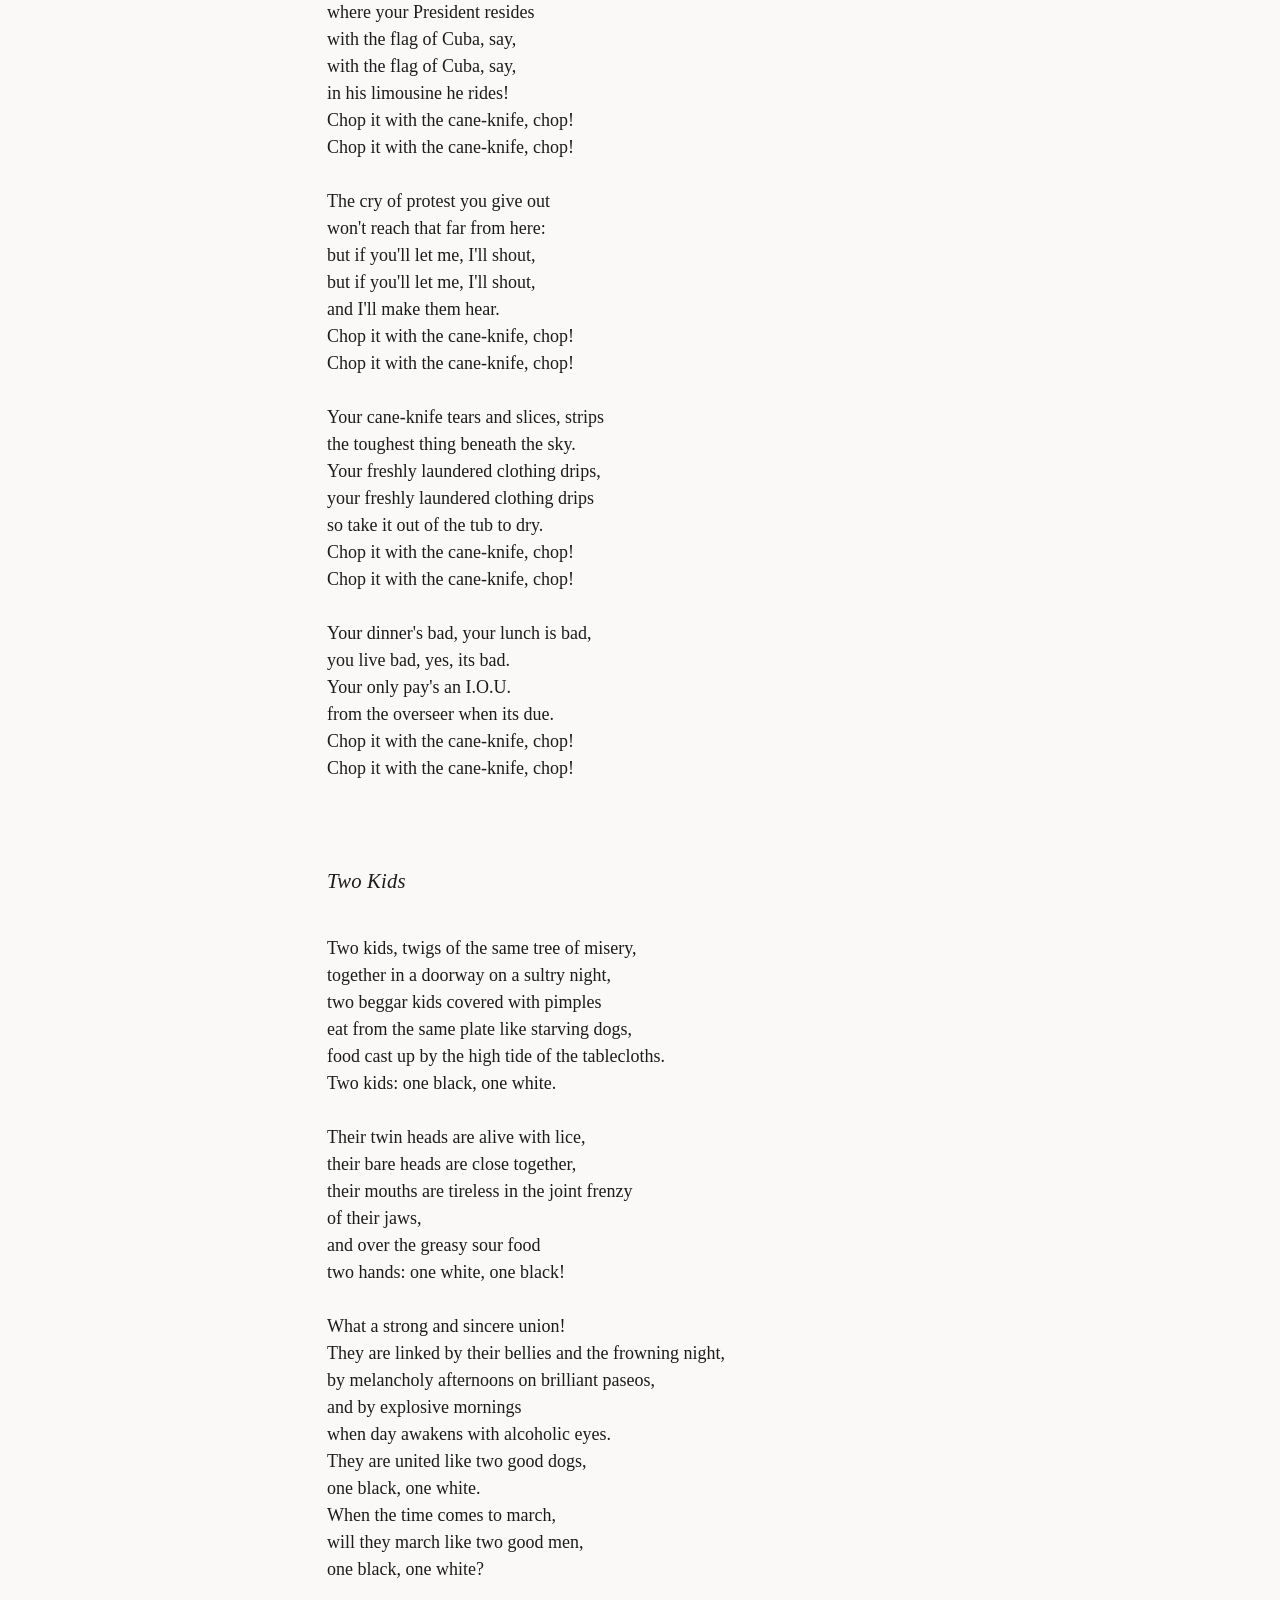
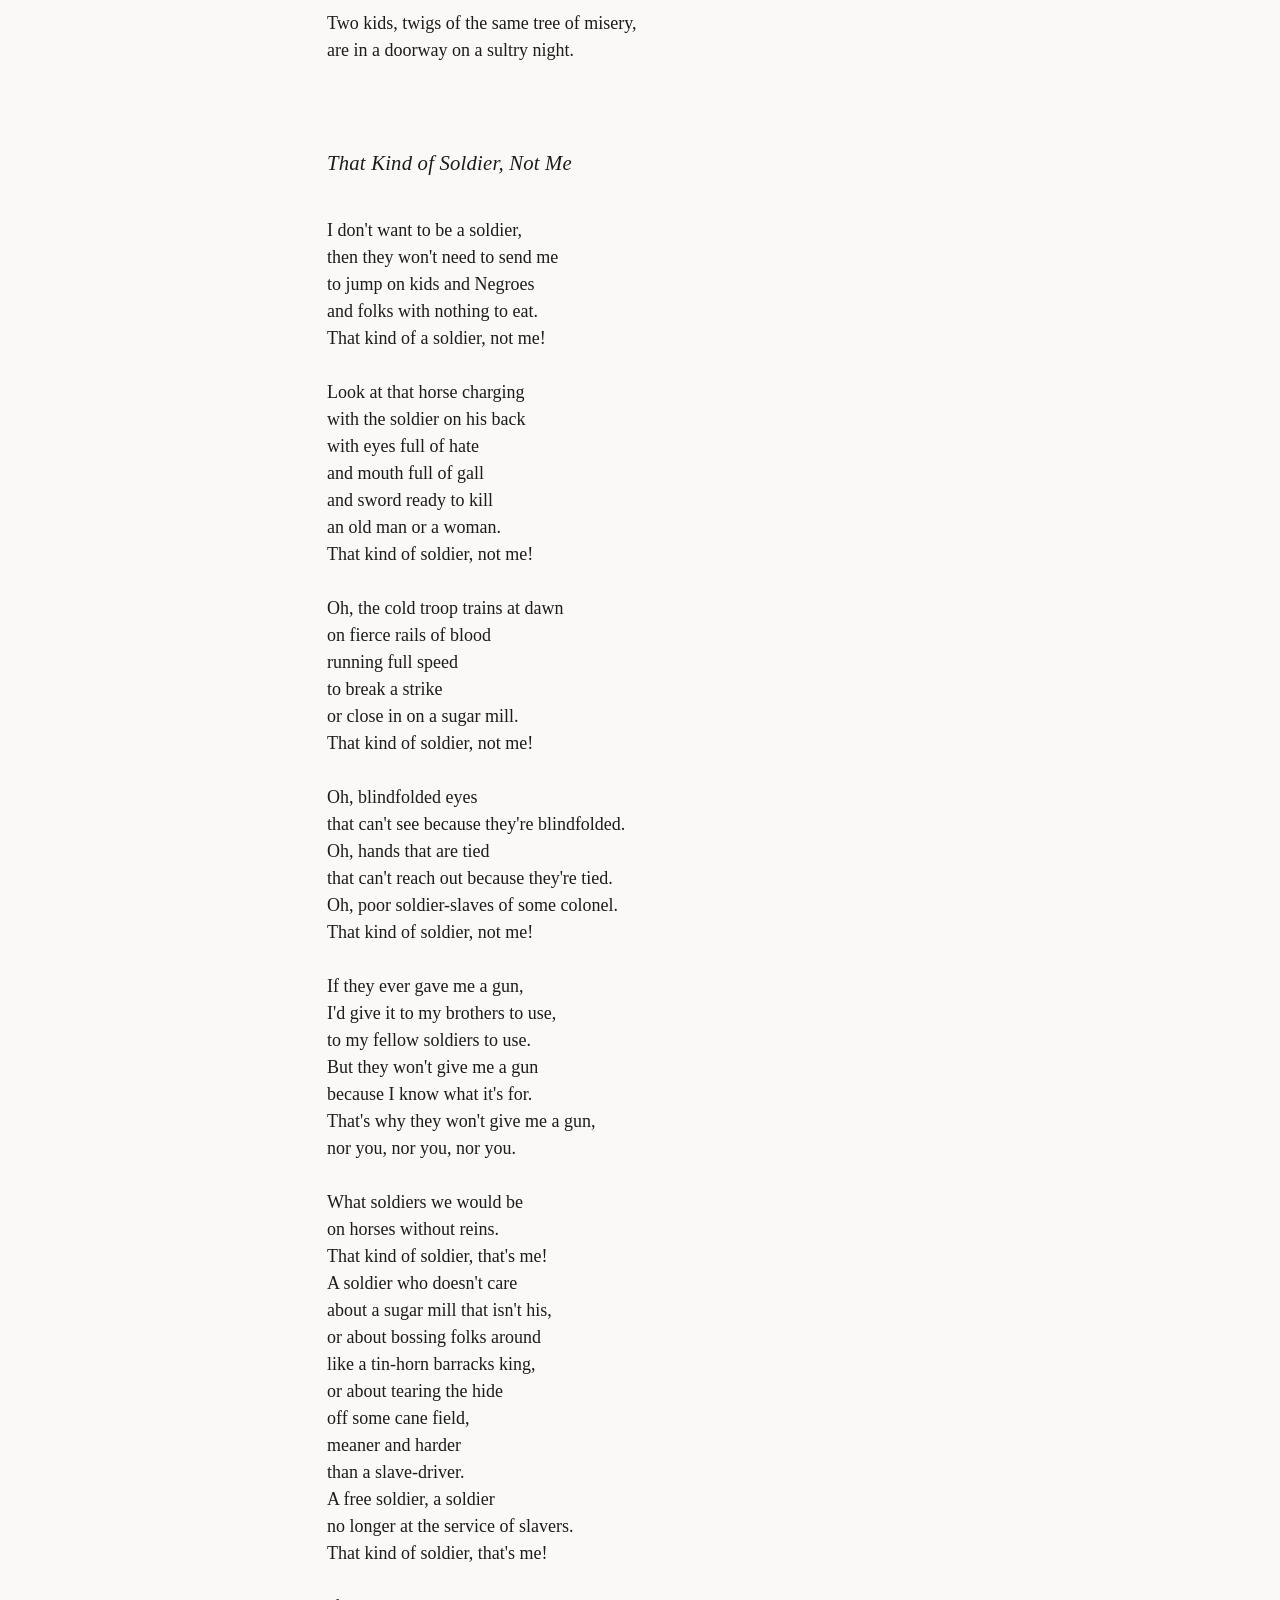
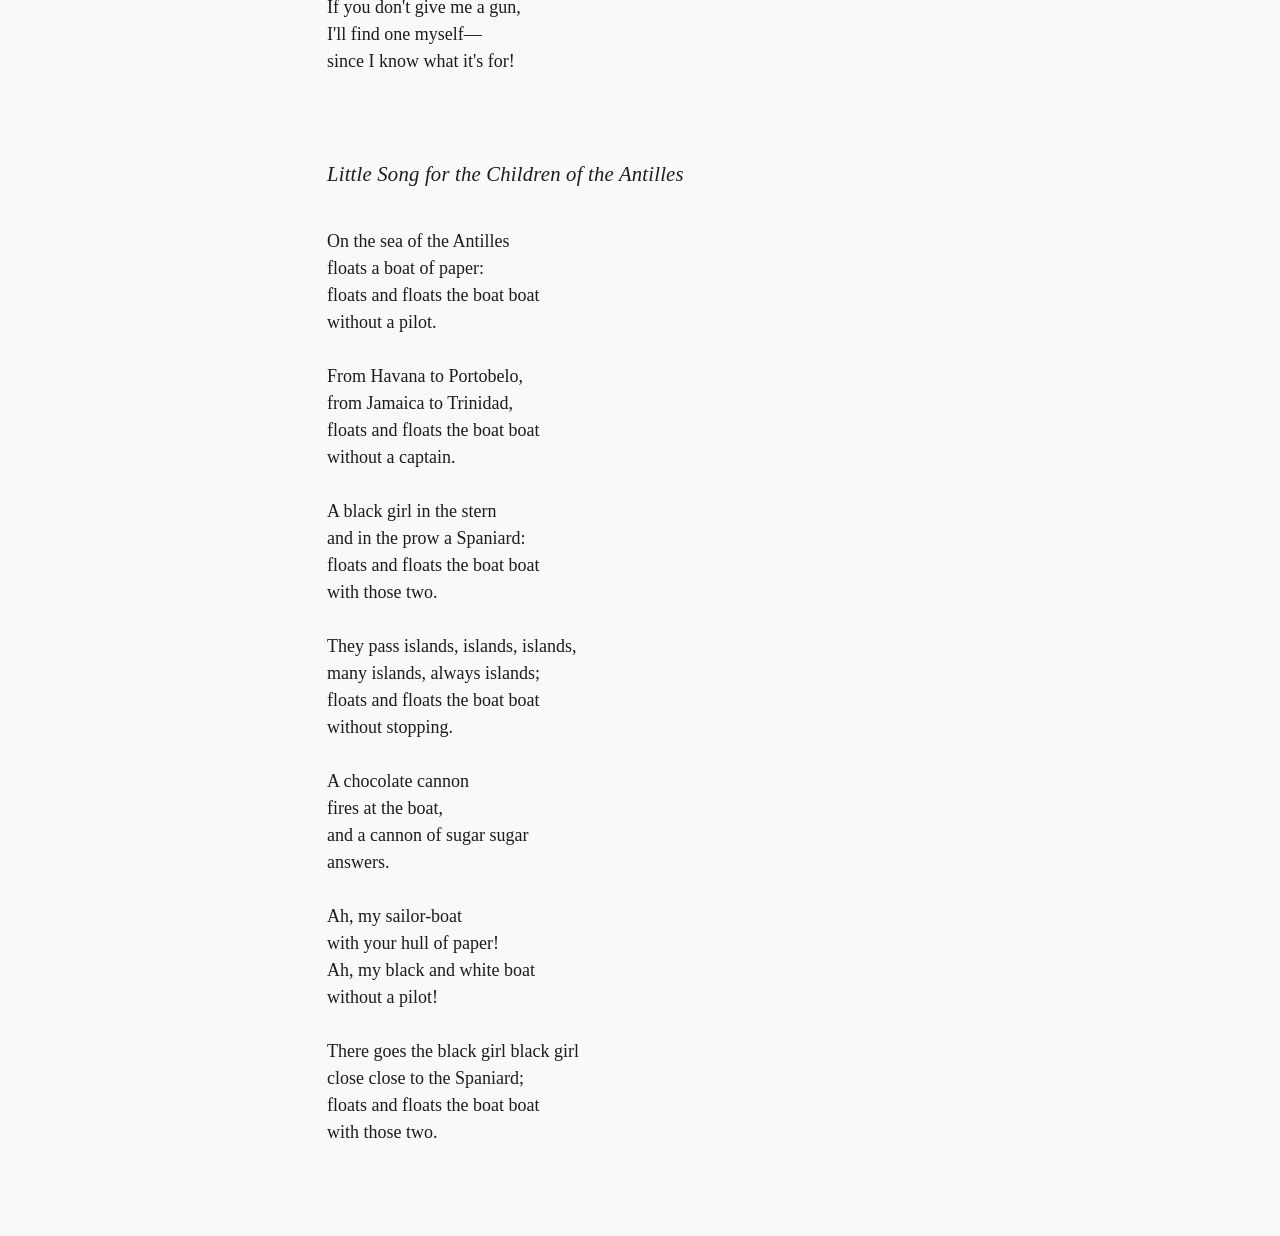
==== commit b366f75b: "changed menu title on all pages" ====
--- a/edition.html
+++ b/edition.html
@@ -1,452 +1,449 @@
-<!DOCTYPE html>
+<!doctype html>
 <html lang="en">
-<head>
-  <meta charset="UTF-8">
-  <meta name="viewport" content="width=device-width, initial-scale=1.0">
-  <title>Cuba Libre — Edition</title>
-  <link rel="stylesheet" href="style.css">
-</head>
-<body>
-
-  <nav>
-    <div class="nav-inner">
-      <a href="index.html" class="nav-title">Motivos de Son</a>
-      <a href="index.html">About</a>
-      <a href="edition.html" class="active">Edition</a>
-      <a href="original.html">Original PDF</a>
-    </div>
-  </nav>
-
-  <main>
-    <header class="edition-header">
-      <h1>Cuba Libre</h1>
-      <p class="byline">Poems by Nicolás Guillén &mdash; translated by Langston Hughes &amp; Ben Frederic Carruthers</p>
-    </header>
-
-    <nav class="toc" aria-label="Table of contents">
-      <h2>Contents</h2>
-      <ol>
-        <li><a href="#dont-know-no-english">Don't Know No English</a></li>
-        <li><a href="#wash-woman">Wash Woman</a></li>
-        <li><a href="#cane">Cane</a></li>
-        <li><a href="#blues">Blues</a></li>
-        <li><a href="#sweat-and-lash">Sweat and Lash</a></li>
-        <li><a href="#chop-it">Chop it With the Cane Knife!</a></li>
-        <li><a href="#two-kids">Two Kids</a></li>
-        <li><a href="#that-kind-of-soldier">That Kind of Soldier, Not Me</a></li>
-        <li><a href="#little-song">Little Song for the Children of the Antilles</a></li>
-      </ol>
+  <head>
+    <meta charset="UTF-8" />
+    <meta name="viewport" content="width=device-width, initial-scale=1.0" />
+    <title>Cuba Libre — Edition</title>
+    <link rel="stylesheet" href="style.css" />
+  </head>
+  <body>
+    <nav>
+      <div class="nav-inner">
+        <a href="index.html" class="nav-title">Motivos de Son</a>
+        <a href="index.html">About</a>
+        <a href="edition.html" class="active">Translation</a>
+        <a href="original.html">Original PDF</a>
+      </div>
     </nav>
 
-    <!-- 1 -->
-    <section class="poem" id="dont-know-no-english">
-      <h2><a href="#dont-know-no-english">Don't Know No English</a></h2>
-
-      <div class="stanza">
-        All dat English you used to know,<br>
-        Li'l Manuel,<br>
-        all dat English, now can't even<br>
-        say: <em>Yes.</em>
-      </div>
-
-      <div class="stanza">
-        'Merican gal comes lookin' fo' you<br>
-        an' you jes' runs away.<br>
-        Yo' English is jes' strike one!<br>
-        strike one and one-two-three.
-      </div>
-
-      <div class="stanza">
-        Li'l Manuel, you don't know no English<br>
-        you jes don't know!<br>
-        You jes' don't know!
-      </div>
-
-      <div class="stanza">
-        Don't fall in love no mo',<br>
-        Lil Manuel,<br>
-        'cause you don't know no English,<br>
-        don't know no English
-      </div>
-    </section>
-
-    <!-- 2 -->
-    <section class="poem" id="wash-woman">
-      <h2><a href="#wash-woman">Wash Woman</a></h2>
-
-      <div class="stanza">
-        Under the explosive sun<br>
-        of the bright noon-day<br>
-        washing,<br>
-        a black woman<br>
-        bites her song of mamey.
-      </div>
-
-      <div class="stanza">
-        Odor and sweat of the arm pits:<br>
-        and on the line of her singing,<br>
-        strung along,<br>
-        white clothes<br>
-        hang with her song.
-      </div>
-    </section>
-
-    <!-- 3 -->
-    <section class="poem" id="cane">
-      <h2><a href="#cane">Cane</a></h2>
-
-      <div class="stanza">
-        Negro<br>
-        in the cane fields.
-      </div>
-
-      <div class="stanza">
-        White man<br>
-        above the cane fields.
-      </div>
-
-      <div class="stanza">
-        Earth<br>
-        beneath the cane fields.
-      </div>
-
-      <div class="stanza">
-        Blood<br>
-        that flows from us.
-      </div>
-    </section>
-
-    <!-- 4 -->
-    <section class="poem" id="blues">
-      <h2><a href="#blues">Blues</a></h2>
-
-      <div class="stanza">
-        I die if I don't work<br>
-        and if I do, I die.<br>
-        Either way I die, I die,<br>
-        either way I die.
-      </div>
-
-      <div class="stanza">
-        Yesterday I saw a staring man<br>
-        staring at the setting sun,<br>
-        yesterday I saw a staring man<br>
-        staring at the setting sun:<br>
-        the man was very serious<br>
-        for he could not see.<br>
-        Ay, the blind live sightless<br>
-        when the sun sets,<br>
-        when the sun sets,<br>
-        when the sun sets.
-      </div>
-
-      <div class="stanza">
-        Yester'day I saw a child at play<br>
-        pretend to kill another child,<br>
-        yesterday I saw a child at play<br>
-        pretend to kill another child:<br>
-        there are babes who play<br>
-        like men at work!<br>
-        Who will tell them when they're grown<br>
-        that men are not children,<br>
-        that they are not,<br>
-        that they are not,<br>
-        that they are not?
-      </div>
-
-      <div class="stanza">
-        I die if I don't work<br>
-        and if I do, I die.<br>
-        Either way I die, I die,<br>
-        either way I die.
-      </div>
-    </section>
-
-    <!-- 5 -->
-    <section class="poem" id="sweat-and-lash">
-      <h2><a href="#sweat-and-lash">Sweat and Lash</a></h2>
-
-      <div class="stanza">
-        Lash,<br>
-        sweat and lash.
-      </div>
-
-      <div class="stanza">
-        The sun woke up early<br>
-        and found the barefooted Negro.<br>
-        Naked his beaten body<br>
-        in the field.
-      </div>
-
-      <div class="stanza">
-        Lash,<br>
-        sweat and lash.
-      </div>
-
-      <div class="stanza">
-        The wind went by screaming:<br>
-        What a black flower in each hand!<br>
-        Said the blood to him, Let's go!<br>
-        Said he to the blood, Let's go!
-      </div>
-
-      <div class="stanza">
-        He left all bloody, barefooted.<br>
-        Trembling, the canefield<br>
-        opened a way before him.
-      </div>
-
-      <div class="stanza">
-        Afterwards, the sky grew silent,<br>
-        and under the sky a slave<br>
-        deep-dyed in the blood of the master.
-      </div>
-
-      <div class="stanza">
-        Lash,<br>
-        sweat and lash,<br>
-        deep-dyed in the blood of the master;<br>
-        lash,<br>
-        sweat and lash,<br>
-        deep-dyed in the blood of the master,<br>
-        deep-dyed in the blood of the master.
-      </div>
-    </section>
-
-    <!-- 6 -->
-    <section class="poem" id="chop-it">
-      <h2><a href="#chop-it">Chop it With the Cane Knife!</a></h2>
-
-      <div class="stanza">
-        The sun bakes you skin and limb,<br>
-        and nothing's in your cart,<br>
-        your coughing brings up blood and phlegm,<br>
-        your coughing brings up blood and phlegm:<br>
-        thirty cents a day's your part!<br>
-        Chop it with the cane-knife, chop!<br>
-        Chop it with the cane-knife, chop!
-      </div>
-
-      <div class="stanza">
-        When they chew this sugar-cane<br>
-        with it they'll be chewing you,<br>
-        just like in the days of Spain,<br>
-        just like in the days of Spain,<br>
-        now the Yankee's trampling you!<br>
-        Chop it with the cane-knife, chop!<br>
-        Chop it with the cane-knife, chop!
-      </div>
-
-      <div class="stanza">
-        Havana's far, so far away,<br>
-        where your President resides<br>
-        with the flag of Cuba, say,<br>
-        with the flag of Cuba, say,<br>
-        in his limousine he rides!<br>
-        Chop it with the cane-knife, chop!<br>
-        Chop it with the cane-knife, chop!
-      </div>
-
-      <div class="stanza">
-        The cry of protest you give out<br>
-        won't reach that far from here:<br>
-        but if you'll let me, I'll shout,<br>
-        but if you'll let me, I'll shout,<br>
-        and I'll make them hear.<br>
-        Chop it with the cane-knife, chop!<br>
-        Chop it with the cane-knife, chop!
-      </div>
-
-      <div class="stanza">
-        Your cane-knife tears and slices, strips<br>
-        the toughest thing beneath the sky.<br>
-        Your freshly laundered clothing drips,<br>
-        your freshly laundered clothing drips<br>
-        so take it out of the tub to dry.<br>
-        Chop it with the cane-knife, chop!<br>
-        Chop it with the cane-knife, chop!
-      </div>
-
-      <div class="stanza">
-        Your dinner's bad, your lunch is bad,<br>
-        you live bad, yes, its bad.<br>
-        Your only pay's an I.O.U.<br>
-        from the overseer when its due.<br>
-        Chop it with the cane-knife, chop!<br>
-        Chop it with the cane-knife, chop!
-      </div>
-    </section>
-
-    <!-- 7 -->
-    <section class="poem" id="two-kids">
-      <h2><a href="#two-kids">Two Kids</a></h2>
-
-      <div class="stanza">
-        Two kids, twigs of the same tree of misery,<br>
-        together in a doorway on a sultry night,<br>
-        two beggar kids covered with pimples<br>
-        eat from the same plate like starving dogs,<br>
-        food cast up by the high tide of the tablecloths.<br>
-        Two kids: one black, one white.
-      </div>
-
-      <div class="stanza">
-        Their twin heads are alive with lice,<br>
-        their bare heads are close together,<br>
-        their mouths are tireless in the joint frenzy<br>
-        of their jaws,<br>
-        and over the greasy sour food<br>
-        two hands: one white, one black!
-      </div>
-
-      <div class="stanza">
-        What a strong and sincere union!<br>
-        They are linked by their bellies and the frowning night,<br>
-        by melancholy afternoons on brilliant paseos,<br>
-        and by explosive mornings<br>
-        when day awakens with alcoholic eyes.<br>
-        They are united like two good dogs,<br>
-        one black, one white.<br>
-        When the time comes to march,<br>
-        will they march like two good men,<br>
-        one black, one white?
-      </div>
-
-      <div class="stanza">
-        Two kids, twigs of the same tree of misery,<br>
-        are in a doorway on a sultry night.
-      </div>
-    </section>
-
-    <!-- 8 -->
-    <section class="poem" id="that-kind-of-soldier">
-      <h2><a href="#that-kind-of-soldier">That Kind of Soldier, Not Me</a></h2>
-
-      <div class="stanza">
-        I don't want to be a soldier,<br>
-        then they won't need to send me<br>
-        to jump on kids and Negroes<br>
-        and folks with nothing to eat.<br>
-        That kind of a soldier, not me!
-      </div>
-
-      <div class="stanza">
-        Look at that horse charging<br>
-        with the soldier on his back<br>
-        with eyes full of hate<br>
-        and mouth full of gall<br>
-        and sword ready to kill<br>
-        an old man or a woman.<br>
-        That kind of soldier, not me!
-      </div>
-
-      <div class="stanza">
-        Oh, the cold troop trains at dawn<br>
-        on fierce rails of blood<br>
-        running full speed<br>
-        to break a strike<br>
-        or close in on a sugar mill.<br>
-        That kind of soldier, not me!
-      </div>
-
-      <div class="stanza">
-        Oh, blindfolded eyes<br>
-        that can't see because they're blindfolded.<br>
-        Oh, hands that are tied<br>
-        that can't reach out because they're tied.<br>
-        Oh, poor soldier-slaves of some colonel.<br>
-        That kind of soldier, not me!
-      </div>
-
-      <div class="stanza">
-        If they ever gave me a gun,<br>
-        I'd give it to my brothers to use,<br>
-        to my fellow soldiers to use.<br>
-        But they won't give me a gun<br>
-        because I know what it's for.<br>
-        That's why they won't give me a gun,<br>
-        nor you, nor you, nor you.
-      </div>
-
-      <div class="stanza">
-        What soldiers we would be<br>
-        on horses without reins.<br>
-        That kind of soldier, that's me!<br>
-        A soldier who doesn't care<br>
-        about a sugar mill that isn't his,<br>
-        or about bossing folks around<br>
-        like a tin-horn barracks king,<br>
-        or about tearing the hide<br>
-        off some cane field,<br>
-        meaner and harder<br>
-        than a slave-driver.<br>
-        A free soldier, a soldier<br>
-        no longer at the service of slavers.<br>
-        That kind of soldier, that's me!
-      </div>
-
-      <div class="stanza">
-        If you don't give me a gun,<br>
-        I'll find one myself&#x2014;<br>
-        since I know what it's for!
-      </div>
-    </section>
-
-    <!-- 9 -->
-    <section class="poem" id="little-song">
-      <h2><a href="#little-song">Little Song for the Children of the Antilles</a></h2>
-
-      <div class="stanza">
-        On the sea of the Antilles<br>
-        floats a boat of paper:<br>
-        floats and floats the boat boat<br>
-        without a pilot.
-      </div>
-
-      <div class="stanza">
-        From Havana to Portobelo,<br>
-        from Jamaica to Trinidad,<br>
-        floats and floats the boat boat<br>
-        without a captain.
-      </div>
-
-      <div class="stanza">
-        A black girl in the stern<br>
-        and in the prow a Spaniard:<br>
-        floats and floats the boat boat<br>
-        with those two.
-      </div>
-
-      <div class="stanza">
-        They pass islands, islands, islands,<br>
-        many islands, always islands;<br>
-        floats and floats the boat boat<br>
-        without stopping.
-      </div>
-
-      <div class="stanza">
-        A chocolate cannon<br>
-        fires at the boat,<br>
-        and a cannon of sugar sugar<br>
-        answers.
-      </div>
-
-      <div class="stanza">
-        Ah, my sailor-boat<br>
-        with your hull of paper!<br>
-        Ah, my black and white boat<br>
-        without a pilot!
-      </div>
-
-      <div class="stanza">
-        There goes the black girl black girl<br>
-        close close to the Spaniard;<br>
-        floats and floats the boat boat<br>
-        with those two.
-      </div>
-    </section>
-
-  </main>
-
-</body>
+    <main>
+      <header class="edition-header">
+        <h1>Cuba Libre</h1>
+        <p class="byline">Poems by Nicolás Guillén &mdash; translated by Langston Hughes &amp; Ben Frederic Carruthers</p>
+      </header>
+
+      <nav class="toc" aria-label="Table of contents">
+        <h2>Contents</h2>
+        <ol>
+          <li><a href="#dont-know-no-english">Don't Know No English</a></li>
+          <li><a href="#wash-woman">Wash Woman</a></li>
+          <li><a href="#cane">Cane</a></li>
+          <li><a href="#blues">Blues</a></li>
+          <li><a href="#sweat-and-lash">Sweat and Lash</a></li>
+          <li><a href="#chop-it">Chop it With the Cane Knife!</a></li>
+          <li><a href="#two-kids">Two Kids</a></li>
+          <li><a href="#that-kind-of-soldier">That Kind of Soldier, Not Me</a></li>
+          <li><a href="#little-song">Little Song for the Children of the Antilles</a></li>
+        </ol>
+      </nav>
+
+      <!-- 1 -->
+      <section class="poem" id="dont-know-no-english">
+        <h2><a href="#dont-know-no-english">Don't Know No English</a></h2>
+
+        <div class="stanza">
+          All dat English you used to know,<br />
+          Li'l Manuel,<br />
+          all dat English, now can't even<br />
+          say: <em>Yes.</em>
+        </div>
+
+        <div class="stanza">
+          'Merican gal comes lookin' fo' you<br />
+          an' you jes' runs away.<br />
+          Yo' English is jes' strike one!<br />
+          strike one and one-two-three.
+        </div>
+
+        <div class="stanza">
+          Li'l Manuel, you don't know no English<br />
+          you jes don't know!<br />
+          You jes' don't know!
+        </div>
+
+        <div class="stanza">
+          Don't fall in love no mo',<br />
+          Lil Manuel,<br />
+          'cause you don't know no English,<br />
+          don't know no English
+        </div>
+      </section>
+
+      <!-- 2 -->
+      <section class="poem" id="wash-woman">
+        <h2><a href="#wash-woman">Wash Woman</a></h2>
+
+        <div class="stanza">
+          Under the explosive sun<br />
+          of the bright noon-day<br />
+          washing,<br />
+          a black woman<br />
+          bites her song of mamey.
+        </div>
+
+        <div class="stanza">
+          Odor and sweat of the arm pits:<br />
+          and on the line of her singing,<br />
+          strung along,<br />
+          white clothes<br />
+          hang with her song.
+        </div>
+      </section>
+
+      <!-- 3 -->
+      <section class="poem" id="cane">
+        <h2><a href="#cane">Cane</a></h2>
+
+        <div class="stanza">
+          Negro<br />
+          in the cane fields.
+        </div>
+
+        <div class="stanza">
+          White man<br />
+          above the cane fields.
+        </div>
+
+        <div class="stanza">
+          Earth<br />
+          beneath the cane fields.
+        </div>
+
+        <div class="stanza">
+          Blood<br />
+          that flows from us.
+        </div>
+      </section>
+
+      <!-- 4 -->
+      <section class="poem" id="blues">
+        <h2><a href="#blues">Blues</a></h2>
+
+        <div class="stanza">
+          I die if I don't work<br />
+          and if I do, I die.<br />
+          Either way I die, I die,<br />
+          either way I die.
+        </div>
+
+        <div class="stanza">
+          Yesterday I saw a staring man<br />
+          staring at the setting sun,<br />
+          yesterday I saw a staring man<br />
+          staring at the setting sun:<br />
+          the man was very serious<br />
+          for he could not see.<br />
+          Ay, the blind live sightless<br />
+          when the sun sets,<br />
+          when the sun sets,<br />
+          when the sun sets.
+        </div>
+
+        <div class="stanza">
+          Yester'day I saw a child at play<br />
+          pretend to kill another child,<br />
+          yesterday I saw a child at play<br />
+          pretend to kill another child:<br />
+          there are babes who play<br />
+          like men at work!<br />
+          Who will tell them when they're grown<br />
+          that men are not children,<br />
+          that they are not,<br />
+          that they are not,<br />
+          that they are not?
+        </div>
+
+        <div class="stanza">
+          I die if I don't work<br />
+          and if I do, I die.<br />
+          Either way I die, I die,<br />
+          either way I die.
+        </div>
+      </section>
+
+      <!-- 5 -->
+      <section class="poem" id="sweat-and-lash">
+        <h2><a href="#sweat-and-lash">Sweat and Lash</a></h2>
+
+        <div class="stanza">
+          Lash,<br />
+          sweat and lash.
+        </div>
+
+        <div class="stanza">
+          The sun woke up early<br />
+          and found the barefooted Negro.<br />
+          Naked his beaten body<br />
+          in the field.
+        </div>
+
+        <div class="stanza">
+          Lash,<br />
+          sweat and lash.
+        </div>
+
+        <div class="stanza">
+          The wind went by screaming:<br />
+          What a black flower in each hand!<br />
+          Said the blood to him, Let's go!<br />
+          Said he to the blood, Let's go!
+        </div>
+
+        <div class="stanza">
+          He left all bloody, barefooted.<br />
+          Trembling, the canefield<br />
+          opened a way before him.
+        </div>
+
+        <div class="stanza">
+          Afterwards, the sky grew silent,<br />
+          and under the sky a slave<br />
+          deep-dyed in the blood of the master.
+        </div>
+
+        <div class="stanza">
+          Lash,<br />
+          sweat and lash,<br />
+          deep-dyed in the blood of the master;<br />
+          lash,<br />
+          sweat and lash,<br />
+          deep-dyed in the blood of the master,<br />
+          deep-dyed in the blood of the master.
+        </div>
+      </section>
+
+      <!-- 6 -->
+      <section class="poem" id="chop-it">
+        <h2><a href="#chop-it">Chop it With the Cane Knife!</a></h2>
+
+        <div class="stanza">
+          The sun bakes you skin and limb,<br />
+          and nothing's in your cart,<br />
+          your coughing brings up blood and phlegm,<br />
+          your coughing brings up blood and phlegm:<br />
+          thirty cents a day's your part!<br />
+          Chop it with the cane-knife, chop!<br />
+          Chop it with the cane-knife, chop!
+        </div>
+
+        <div class="stanza">
+          When they chew this sugar-cane<br />
+          with it they'll be chewing you,<br />
+          just like in the days of Spain,<br />
+          just like in the days of Spain,<br />
+          now the Yankee's trampling you!<br />
+          Chop it with the cane-knife, chop!<br />
+          Chop it with the cane-knife, chop!
+        </div>
+
+        <div class="stanza">
+          Havana's far, so far away,<br />
+          where your President resides<br />
+          with the flag of Cuba, say,<br />
+          with the flag of Cuba, say,<br />
+          in his limousine he rides!<br />
+          Chop it with the cane-knife, chop!<br />
+          Chop it with the cane-knife, chop!
+        </div>
+
+        <div class="stanza">
+          The cry of protest you give out<br />
+          won't reach that far from here:<br />
+          but if you'll let me, I'll shout,<br />
+          but if you'll let me, I'll shout,<br />
+          and I'll make them hear.<br />
+          Chop it with the cane-knife, chop!<br />
+          Chop it with the cane-knife, chop!
+        </div>
+
+        <div class="stanza">
+          Your cane-knife tears and slices, strips<br />
+          the toughest thing beneath the sky.<br />
+          Your freshly laundered clothing drips,<br />
+          your freshly laundered clothing drips<br />
+          so take it out of the tub to dry.<br />
+          Chop it with the cane-knife, chop!<br />
+          Chop it with the cane-knife, chop!
+        </div>
+
+        <div class="stanza">
+          Your dinner's bad, your lunch is bad,<br />
+          you live bad, yes, its bad.<br />
+          Your only pay's an I.O.U.<br />
+          from the overseer when its due.<br />
+          Chop it with the cane-knife, chop!<br />
+          Chop it with the cane-knife, chop!
+        </div>
+      </section>
+
+      <!-- 7 -->
+      <section class="poem" id="two-kids">
+        <h2><a href="#two-kids">Two Kids</a></h2>
+
+        <div class="stanza">
+          Two kids, twigs of the same tree of misery,<br />
+          together in a doorway on a sultry night,<br />
+          two beggar kids covered with pimples<br />
+          eat from the same plate like starving dogs,<br />
+          food cast up by the high tide of the tablecloths.<br />
+          Two kids: one black, one white.
+        </div>
+
+        <div class="stanza">
+          Their twin heads are alive with lice,<br />
+          their bare heads are close together,<br />
+          their mouths are tireless in the joint frenzy<br />
+          of their jaws,<br />
+          and over the greasy sour food<br />
+          two hands: one white, one black!
+        </div>
+
+        <div class="stanza">
+          What a strong and sincere union!<br />
+          They are linked by their bellies and the frowning night,<br />
+          by melancholy afternoons on brilliant paseos,<br />
+          and by explosive mornings<br />
+          when day awakens with alcoholic eyes.<br />
+          They are united like two good dogs,<br />
+          one black, one white.<br />
+          When the time comes to march,<br />
+          will they march like two good men,<br />
+          one black, one white?
+        </div>
+
+        <div class="stanza">
+          Two kids, twigs of the same tree of misery,<br />
+          are in a doorway on a sultry night.
+        </div>
+      </section>
+
+      <!-- 8 -->
+      <section class="poem" id="that-kind-of-soldier">
+        <h2><a href="#that-kind-of-soldier">That Kind of Soldier, Not Me</a></h2>
+
+        <div class="stanza">
+          I don't want to be a soldier,<br />
+          then they won't need to send me<br />
+          to jump on kids and Negroes<br />
+          and folks with nothing to eat.<br />
+          That kind of a soldier, not me!
+        </div>
+
+        <div class="stanza">
+          Look at that horse charging<br />
+          with the soldier on his back<br />
+          with eyes full of hate<br />
+          and mouth full of gall<br />
+          and sword ready to kill<br />
+          an old man or a woman.<br />
+          That kind of soldier, not me!
+        </div>
+
+        <div class="stanza">
+          Oh, the cold troop trains at dawn<br />
+          on fierce rails of blood<br />
+          running full speed<br />
+          to break a strike<br />
+          or close in on a sugar mill.<br />
+          That kind of soldier, not me!
+        </div>
+
+        <div class="stanza">
+          Oh, blindfolded eyes<br />
+          that can't see because they're blindfolded.<br />
+          Oh, hands that are tied<br />
+          that can't reach out because they're tied.<br />
+          Oh, poor soldier-slaves of some colonel.<br />
+          That kind of soldier, not me!
+        </div>
+
+        <div class="stanza">
+          If they ever gave me a gun,<br />
+          I'd give it to my brothers to use,<br />
+          to my fellow soldiers to use.<br />
+          But they won't give me a gun<br />
+          because I know what it's for.<br />
+          That's why they won't give me a gun,<br />
+          nor you, nor you, nor you.
+        </div>
+
+        <div class="stanza">
+          What soldiers we would be<br />
+          on horses without reins.<br />
+          That kind of soldier, that's me!<br />
+          A soldier who doesn't care<br />
+          about a sugar mill that isn't his,<br />
+          or about bossing folks around<br />
+          like a tin-horn barracks king,<br />
+          or about tearing the hide<br />
+          off some cane field,<br />
+          meaner and harder<br />
+          than a slave-driver.<br />
+          A free soldier, a soldier<br />
+          no longer at the service of slavers.<br />
+          That kind of soldier, that's me!
+        </div>
+
+        <div class="stanza">
+          If you don't give me a gun,<br />
+          I'll find one myself&#x2014;<br />
+          since I know what it's for!
+        </div>
+      </section>
+
+      <!-- 9 -->
+      <section class="poem" id="little-song">
+        <h2><a href="#little-song">Little Song for the Children of the Antilles</a></h2>
+
+        <div class="stanza">
+          On the sea of the Antilles<br />
+          floats a boat of paper:<br />
+          floats and floats the boat boat<br />
+          without a pilot.
+        </div>
+
+        <div class="stanza">
+          From Havana to Portobelo,<br />
+          from Jamaica to Trinidad,<br />
+          floats and floats the boat boat<br />
+          without a captain.
+        </div>
+
+        <div class="stanza">
+          A black girl in the stern<br />
+          and in the prow a Spaniard:<br />
+          floats and floats the boat boat<br />
+          with those two.
+        </div>
+
+        <div class="stanza">
+          They pass islands, islands, islands,<br />
+          many islands, always islands;<br />
+          floats and floats the boat boat<br />
+          without stopping.
+        </div>
+
+        <div class="stanza">
+          A chocolate cannon<br />
+          fires at the boat,<br />
+          and a cannon of sugar sugar<br />
+          answers.
+        </div>
+
+        <div class="stanza">
+          Ah, my sailor-boat<br />
+          with your hull of paper!<br />
+          Ah, my black and white boat<br />
+          without a pilot!
+        </div>
+
+        <div class="stanza">
+          There goes the black girl black girl<br />
+          close close to the Spaniard;<br />
+          floats and floats the boat boat<br />
+          with those two.
+        </div>
+      </section>
+    </main>
+  </body>
 </html>
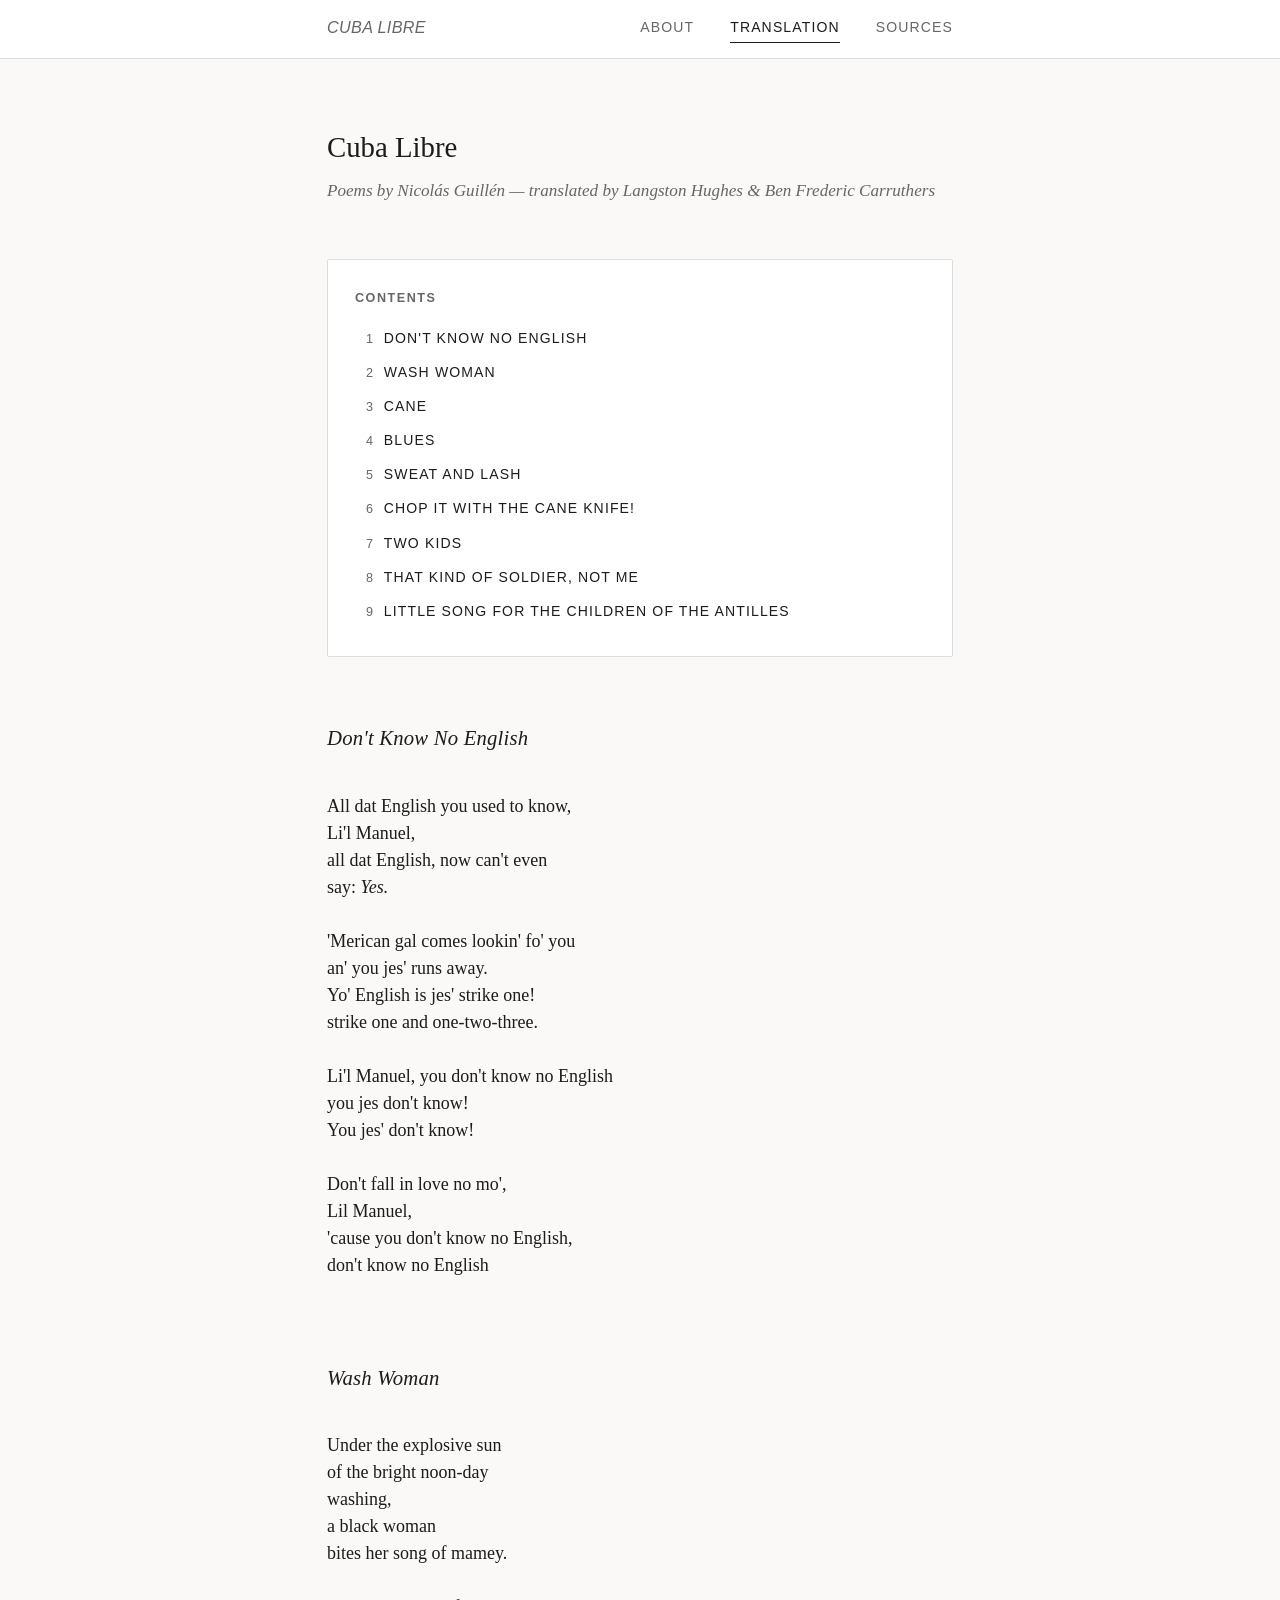
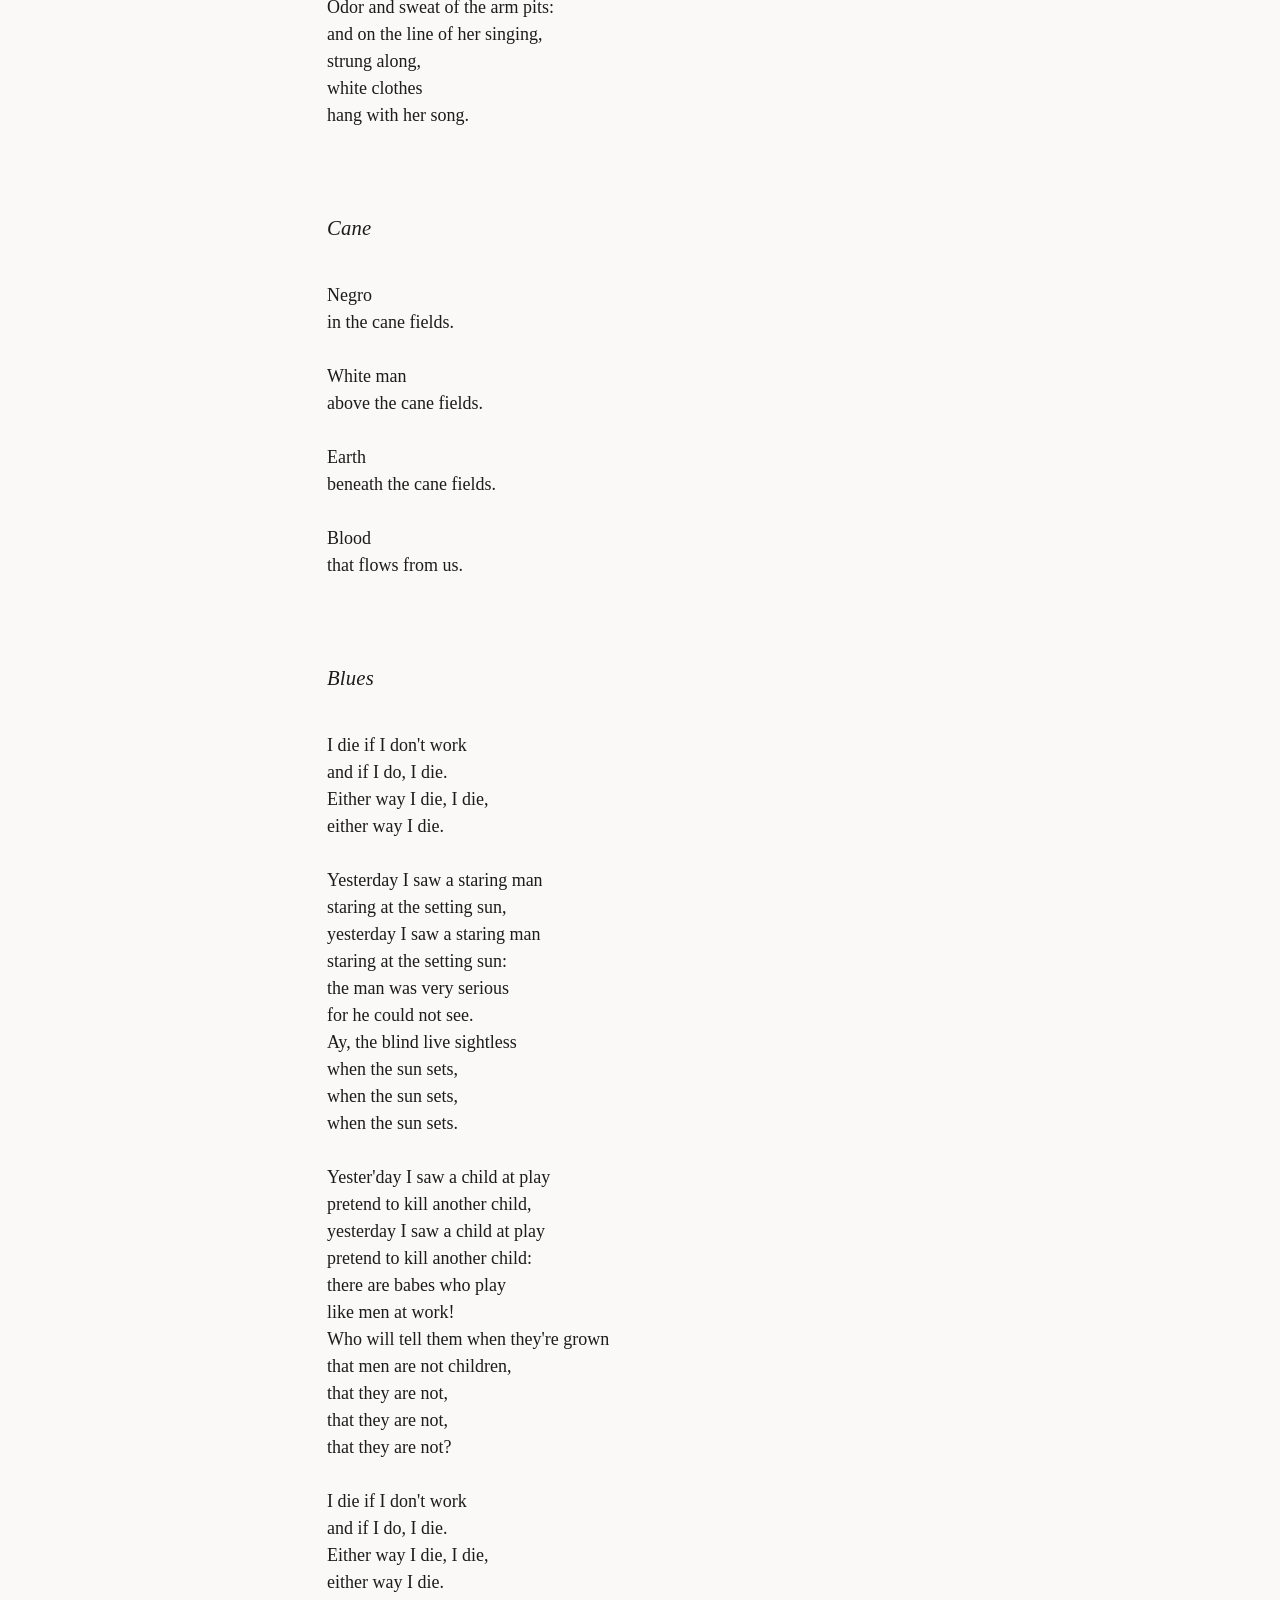
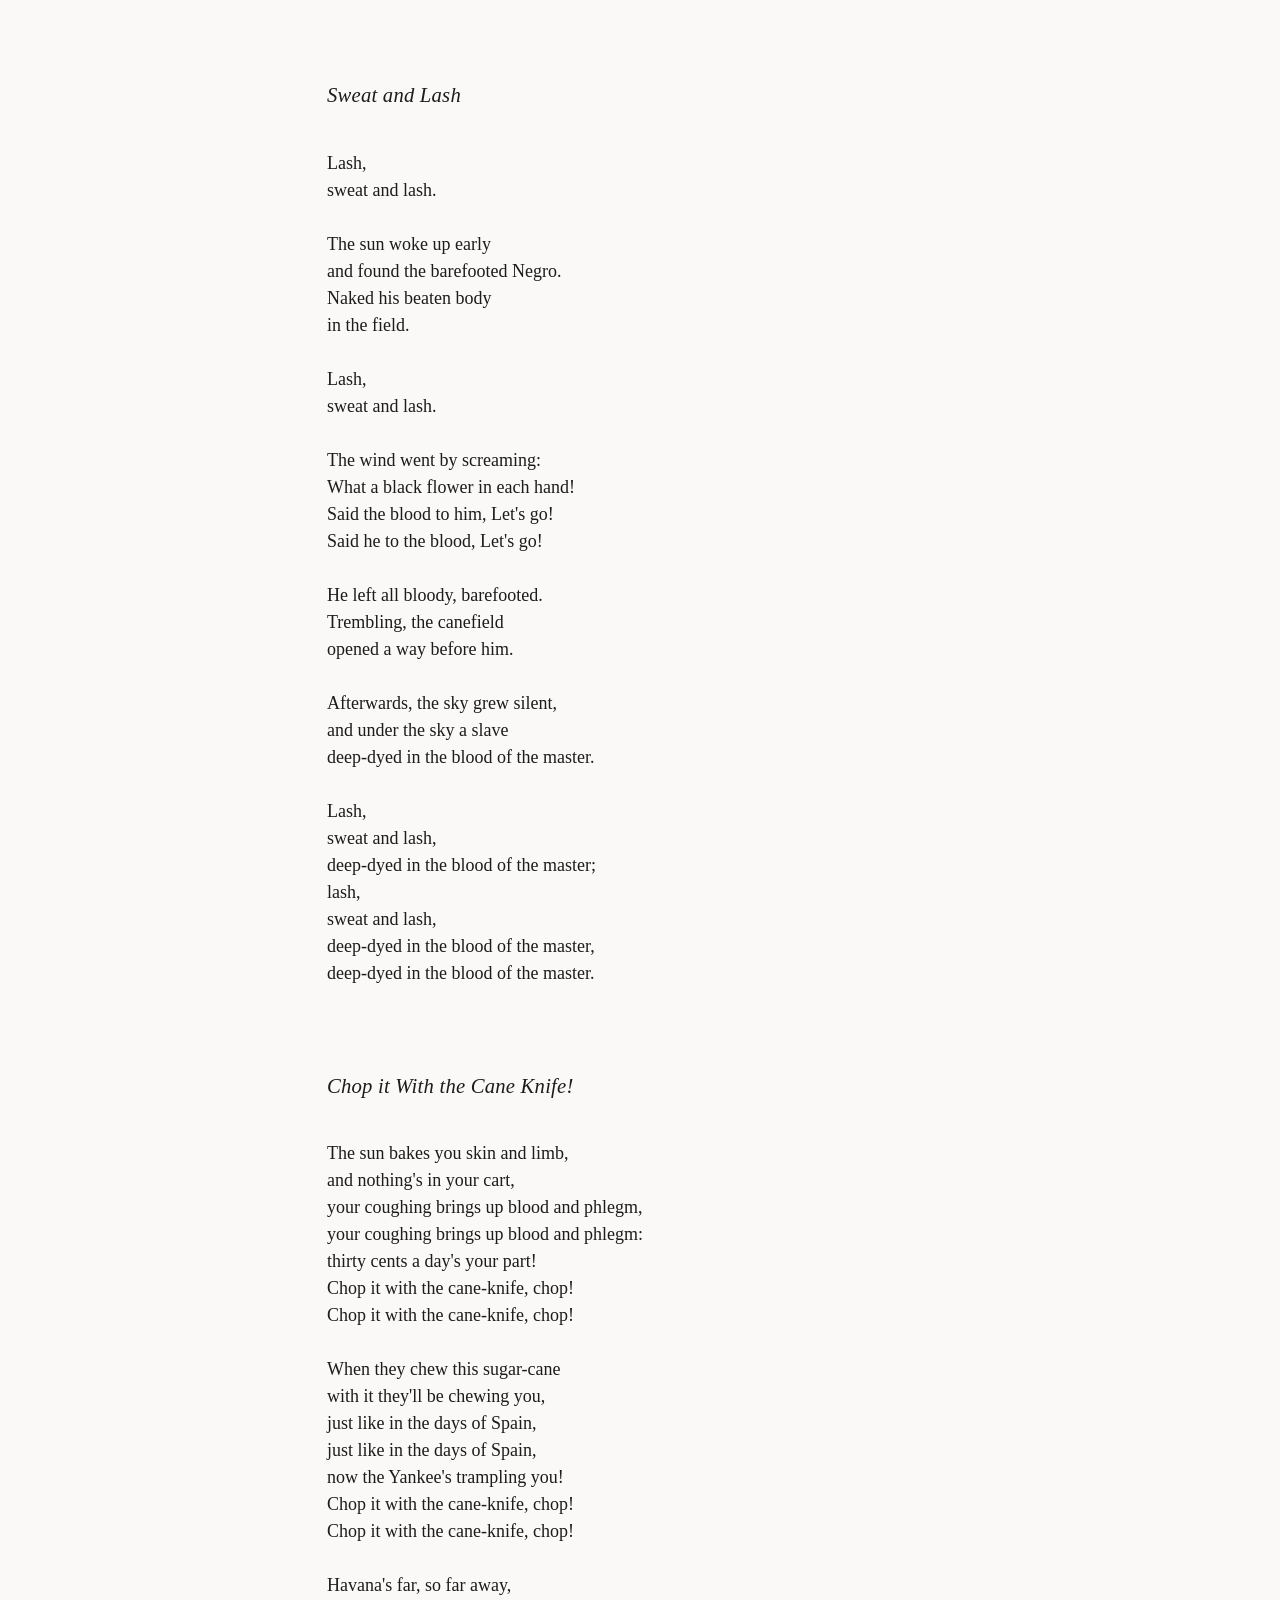
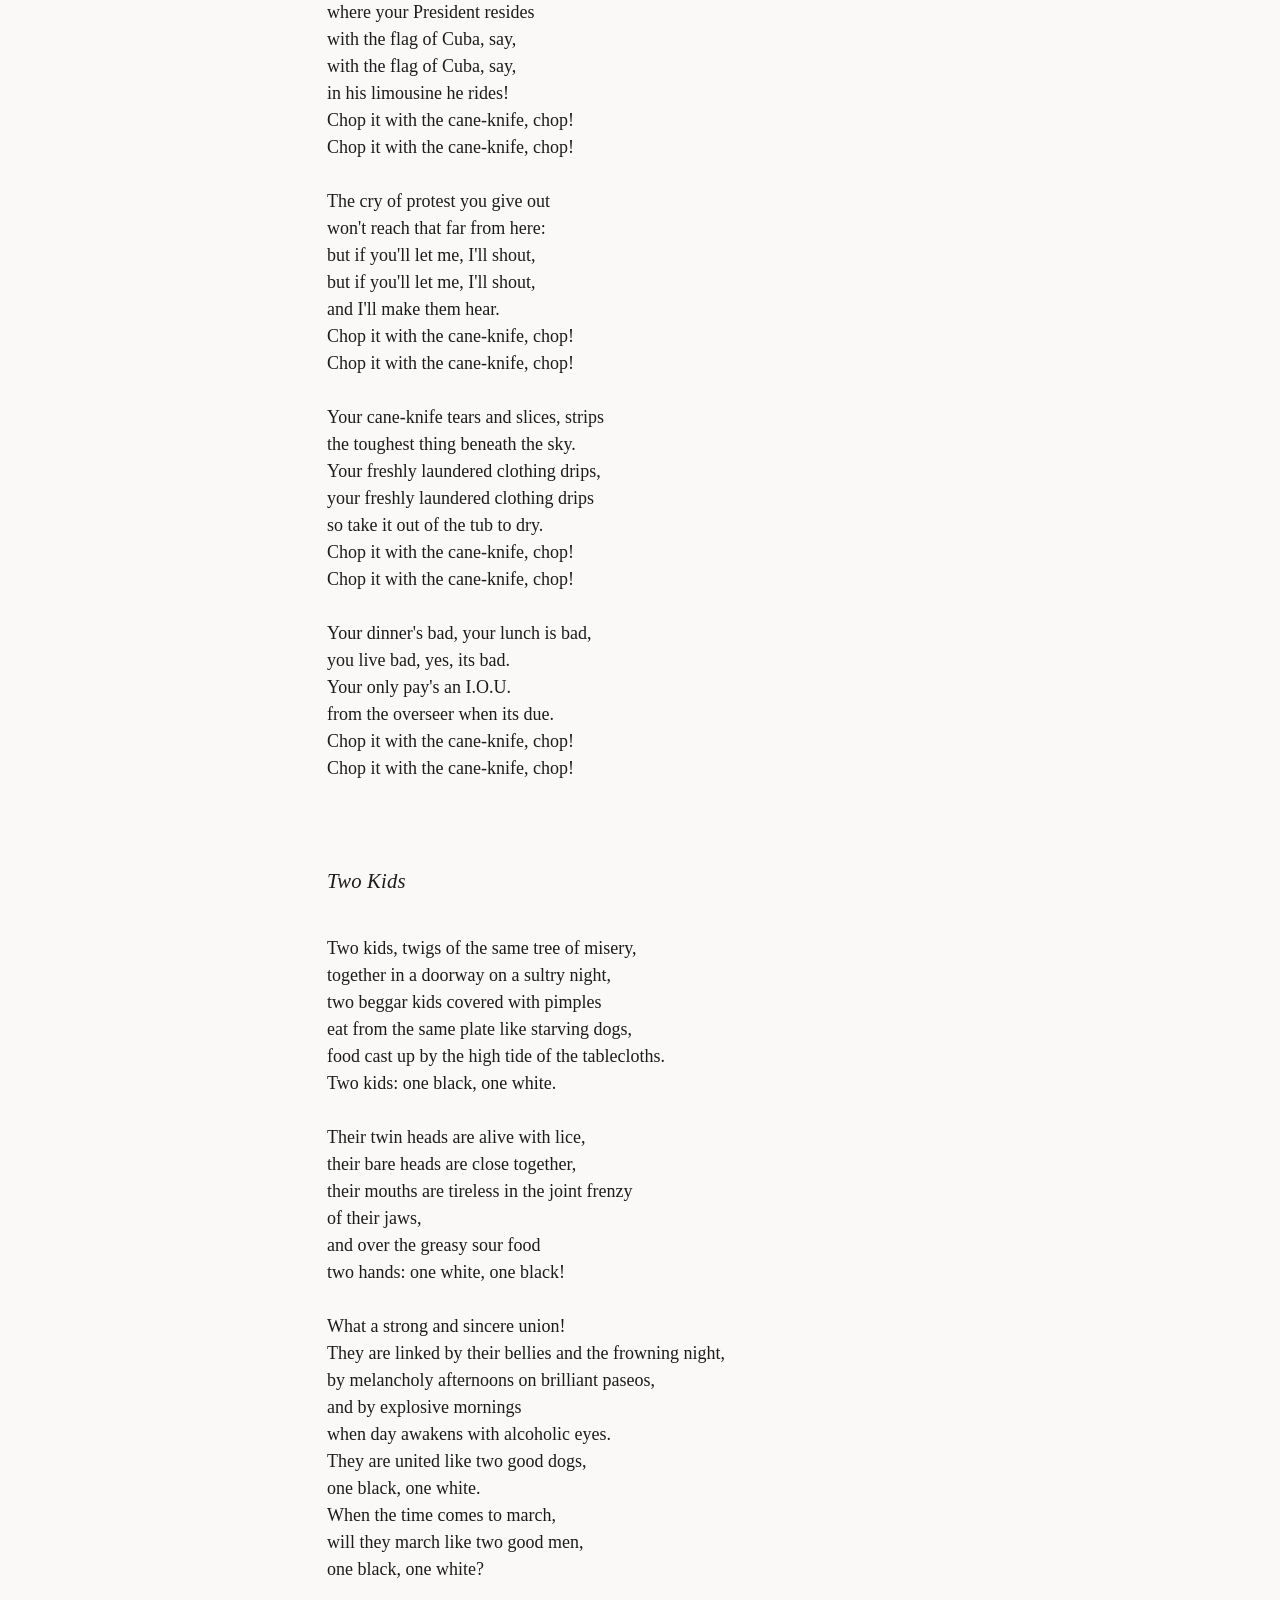
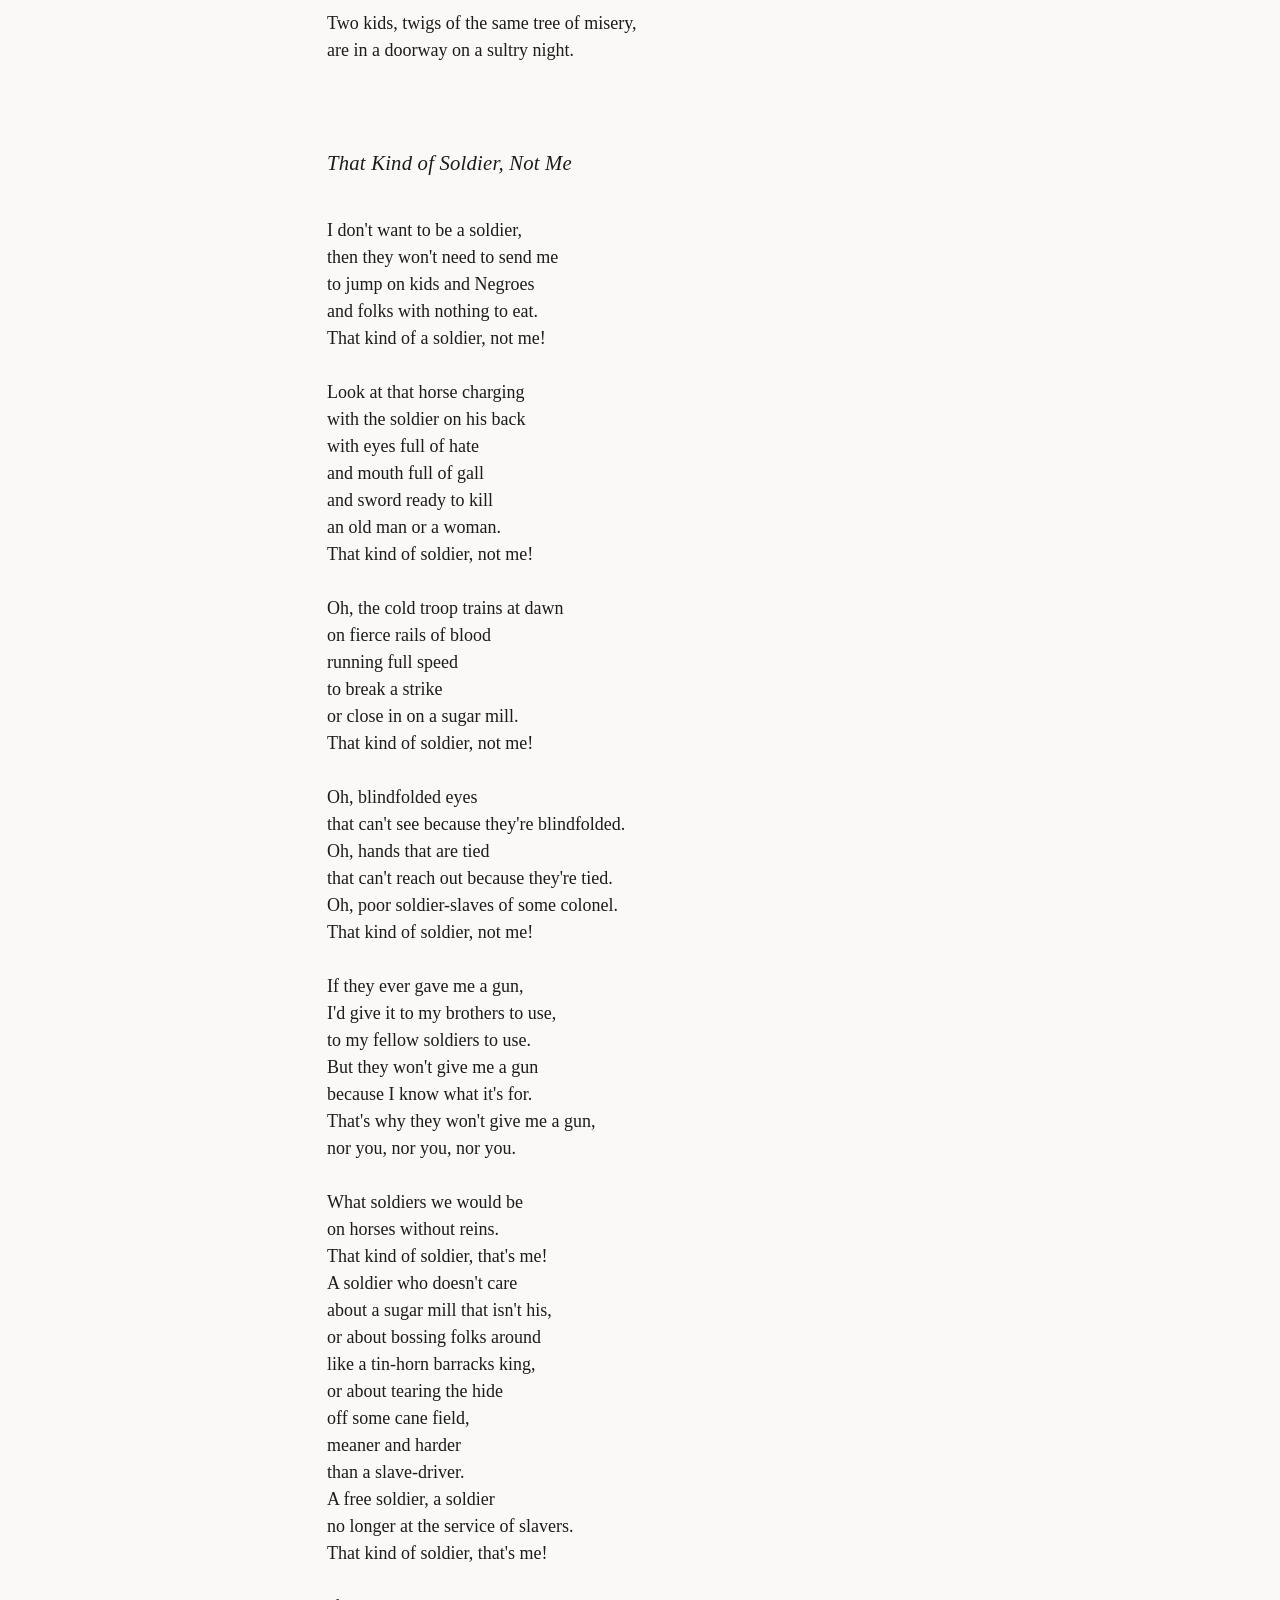
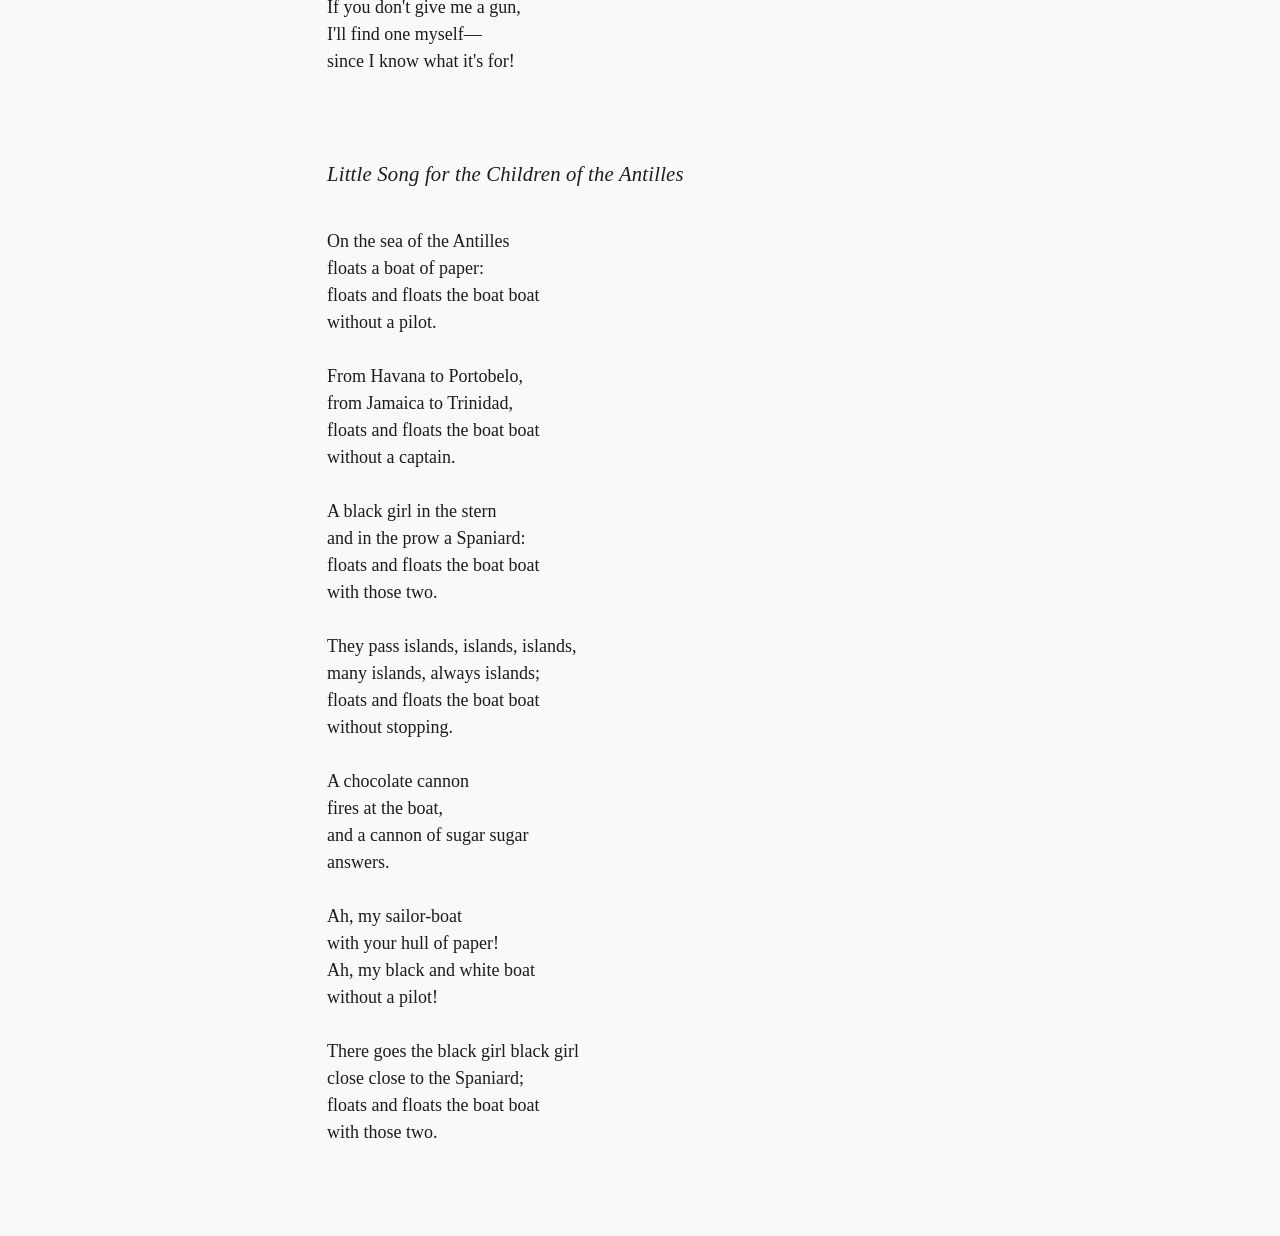
==== commit 8799f757: "Retitle site to Cuba Libre; replace Original PDF page with Sources - Rename site title from "Motivos" ====
--- a/edition.html
+++ b/edition.html
@@ -9,10 +9,10 @@
   <body>
     <nav>
       <div class="nav-inner">
-        <a href="index.html" class="nav-title">Motivos de Son</a>
+        <a href="index.html" class="nav-title">Cuba Libre</a>
         <a href="index.html">About</a>
         <a href="edition.html" class="active">Translation</a>
-        <a href="original.html">Original PDF</a>
+        <a href="original.html">Sources</a>
       </div>
     </nav>
 
--- a/style.css
+++ b/style.css
@@ -235,6 +235,35 @@
   margin-bottom: 0;
 }
 
+/* ── Sources page ── */
+
+.sources-list {
+  list-style: none;
+  padding: 0;
+}
+
+.sources-list li {
+  padding: 1.5rem 0;
+  border-bottom: 1px solid var(--border);
+  font-size: 0.95rem;
+  line-height: 1.75;
+}
+
+.sources-list li:last-child {
+  border-bottom: none;
+}
+
+.sources-list a {
+  color: var(--accent);
+  text-decoration: none;
+  border-bottom: 1px solid transparent;
+  transition: border-color 0.15s;
+}
+
+.sources-list a:hover {
+  border-bottom-color: var(--accent);
+}
+
 /* ── PDF page ── */
 
 .pdf-page main {
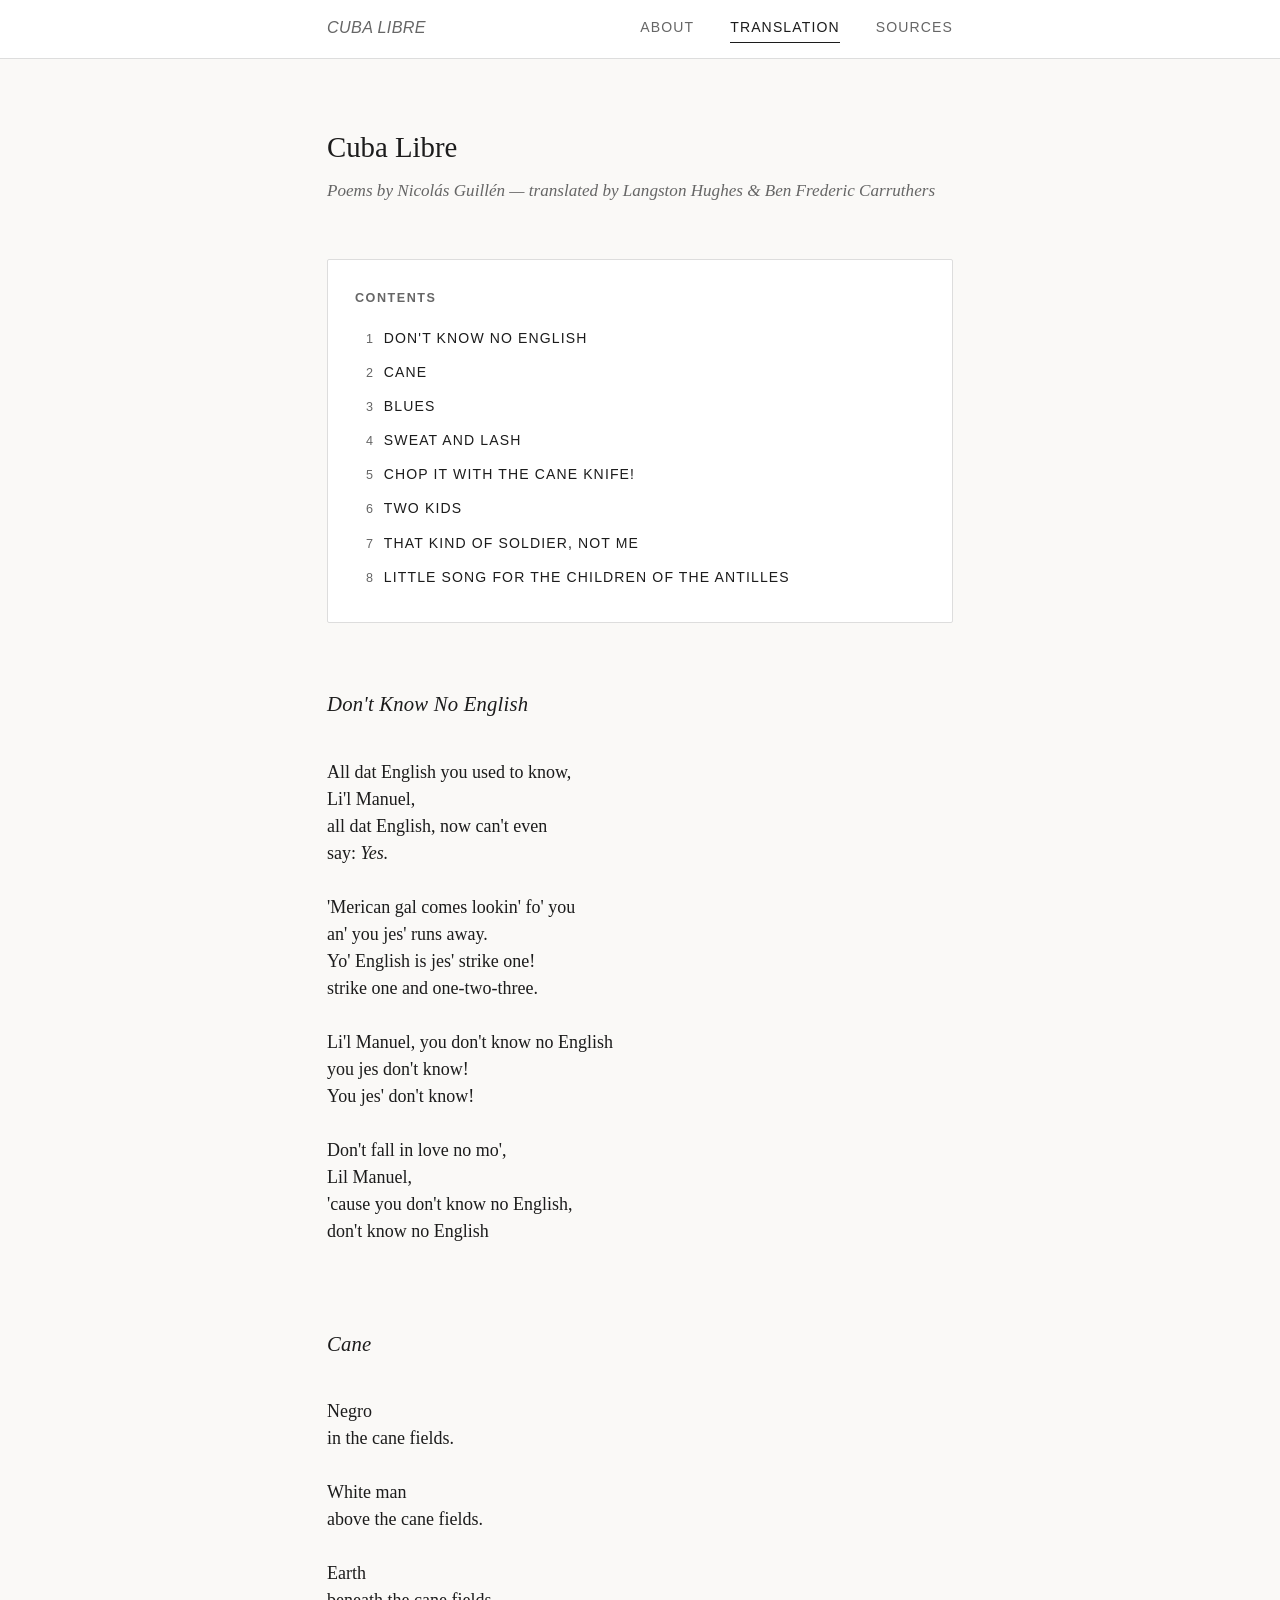
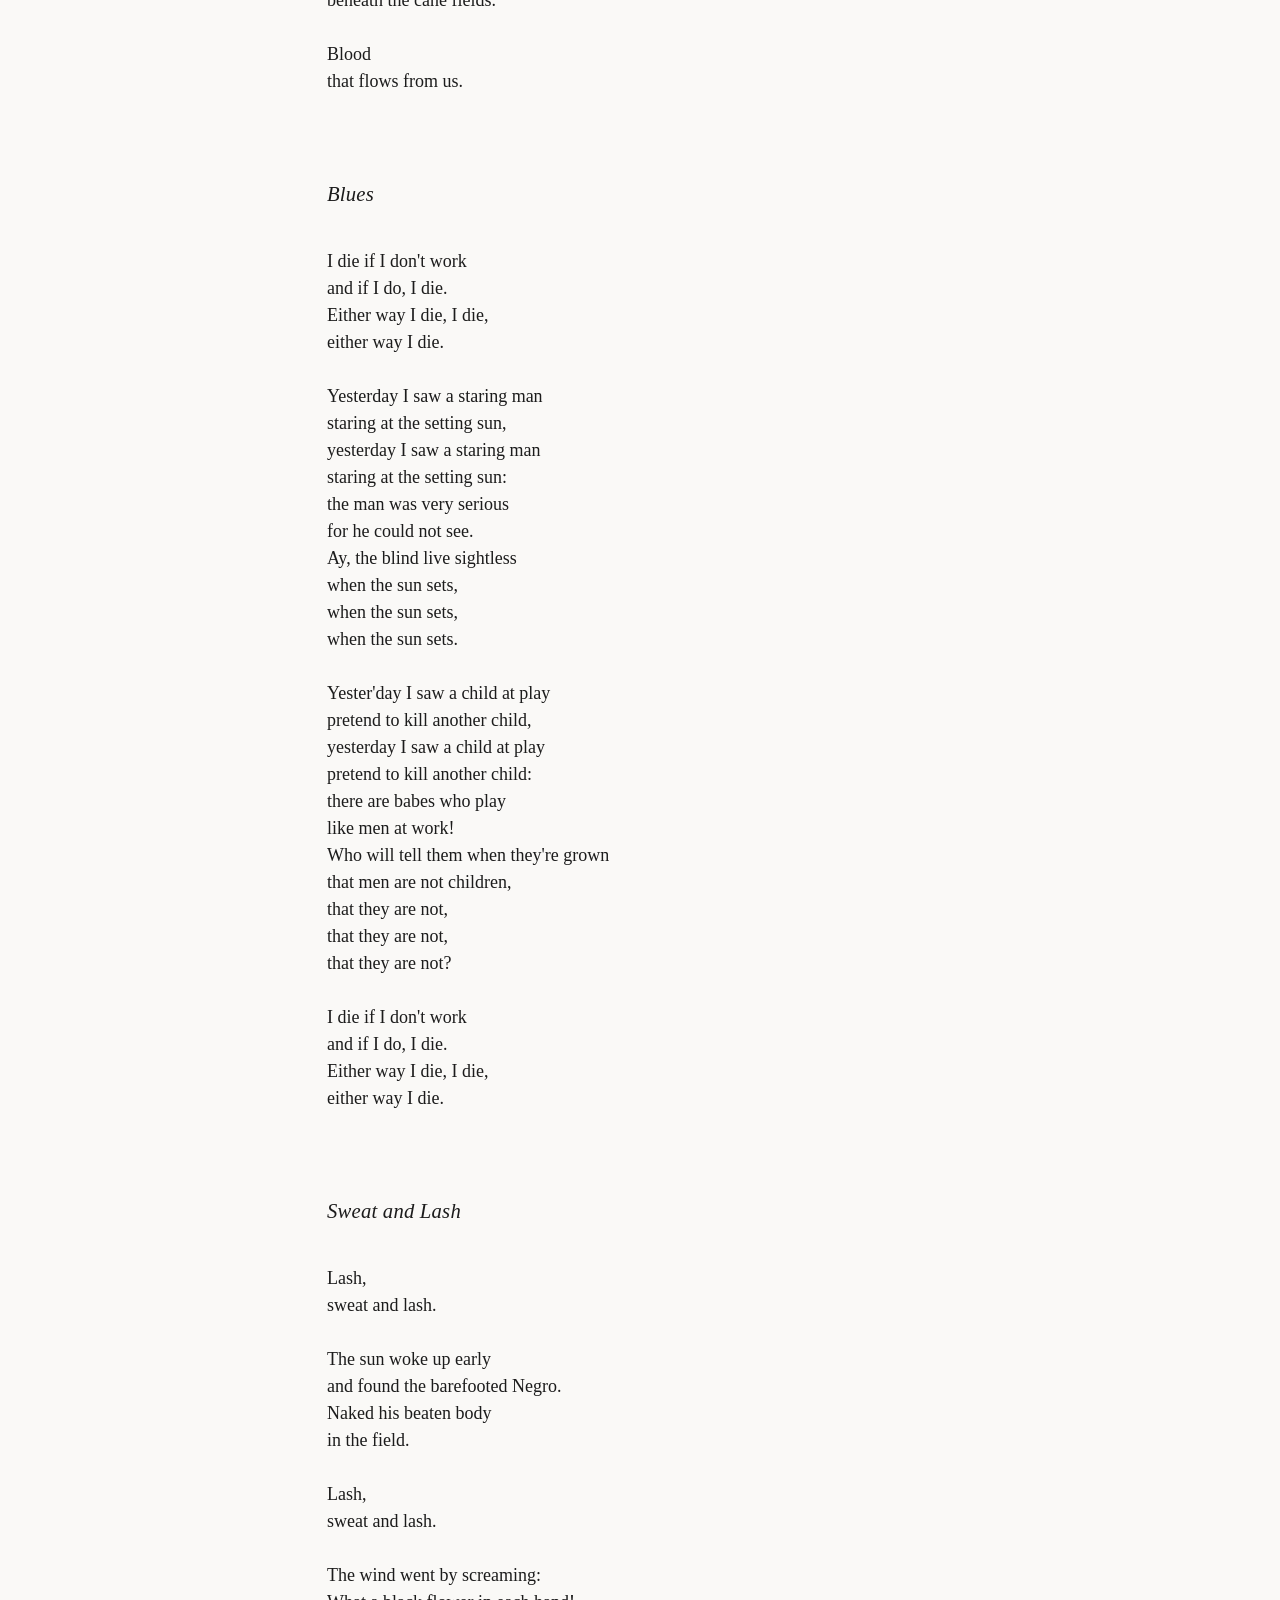
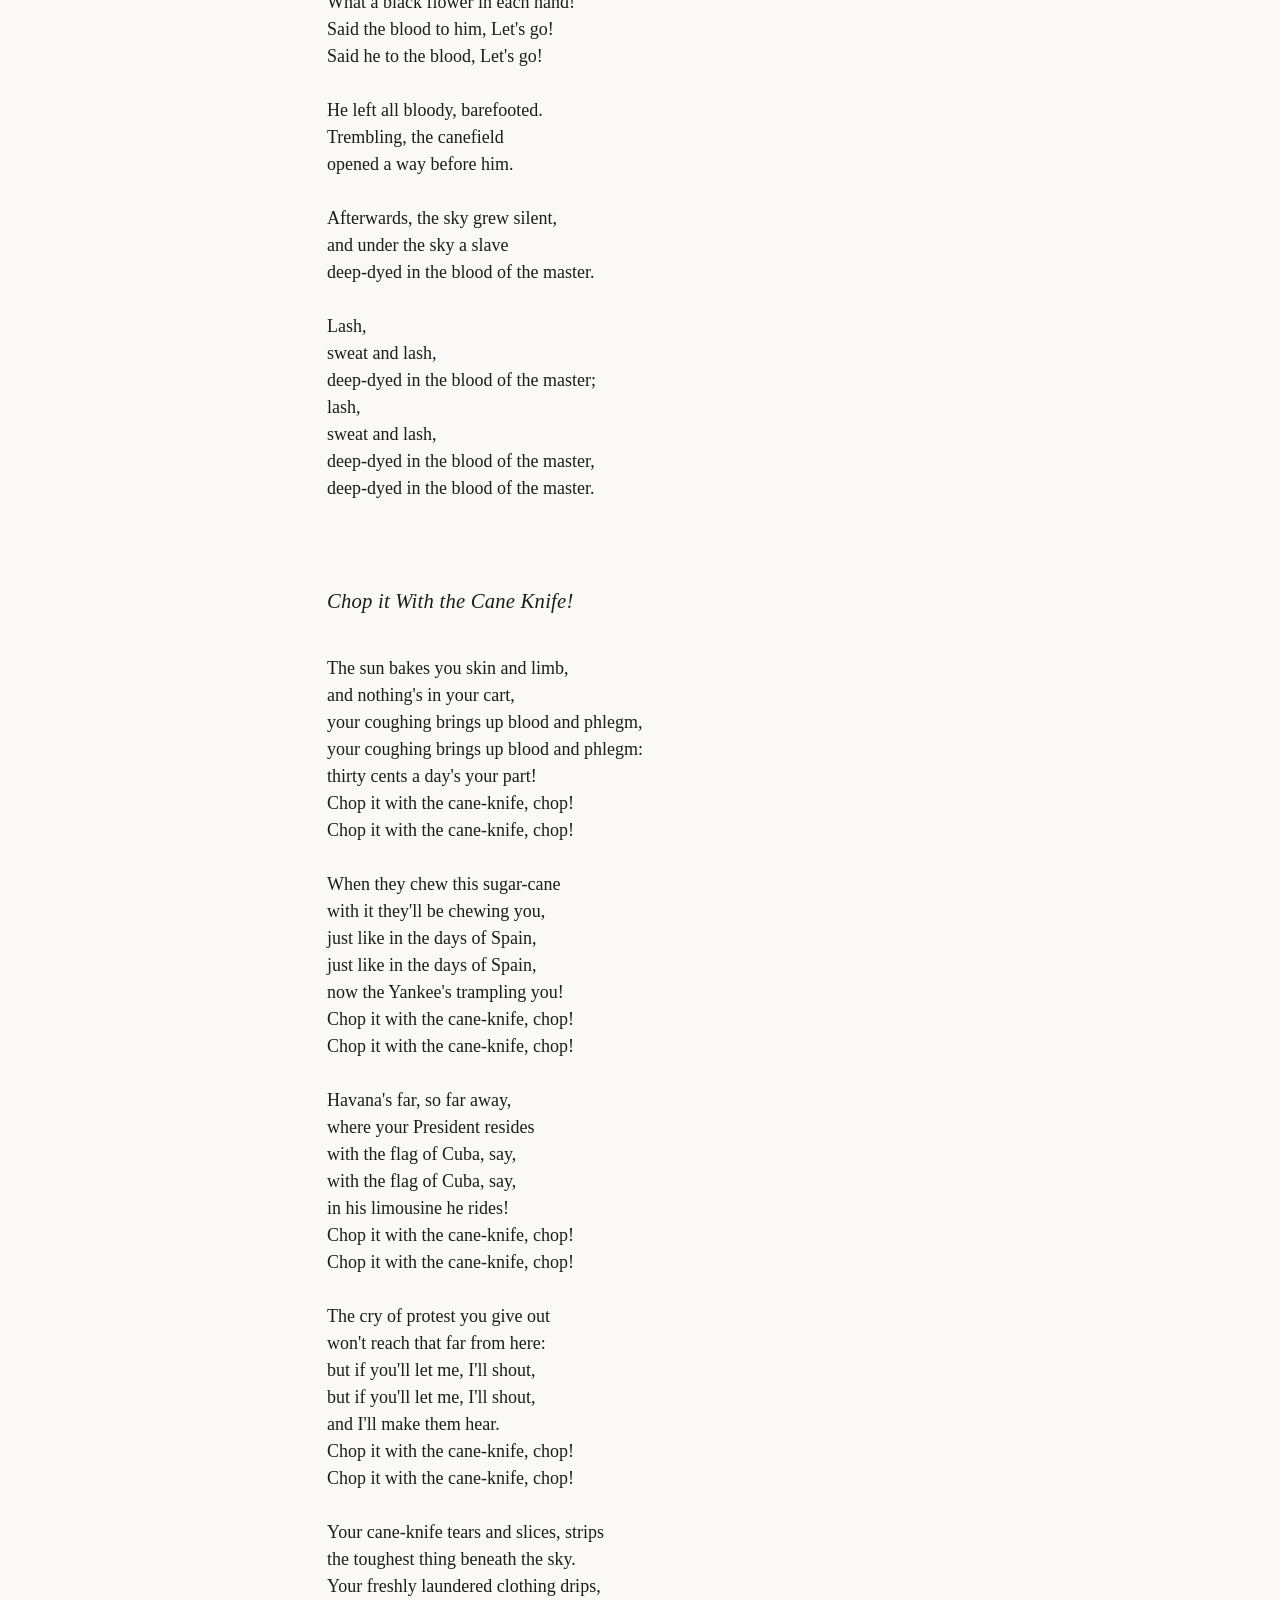
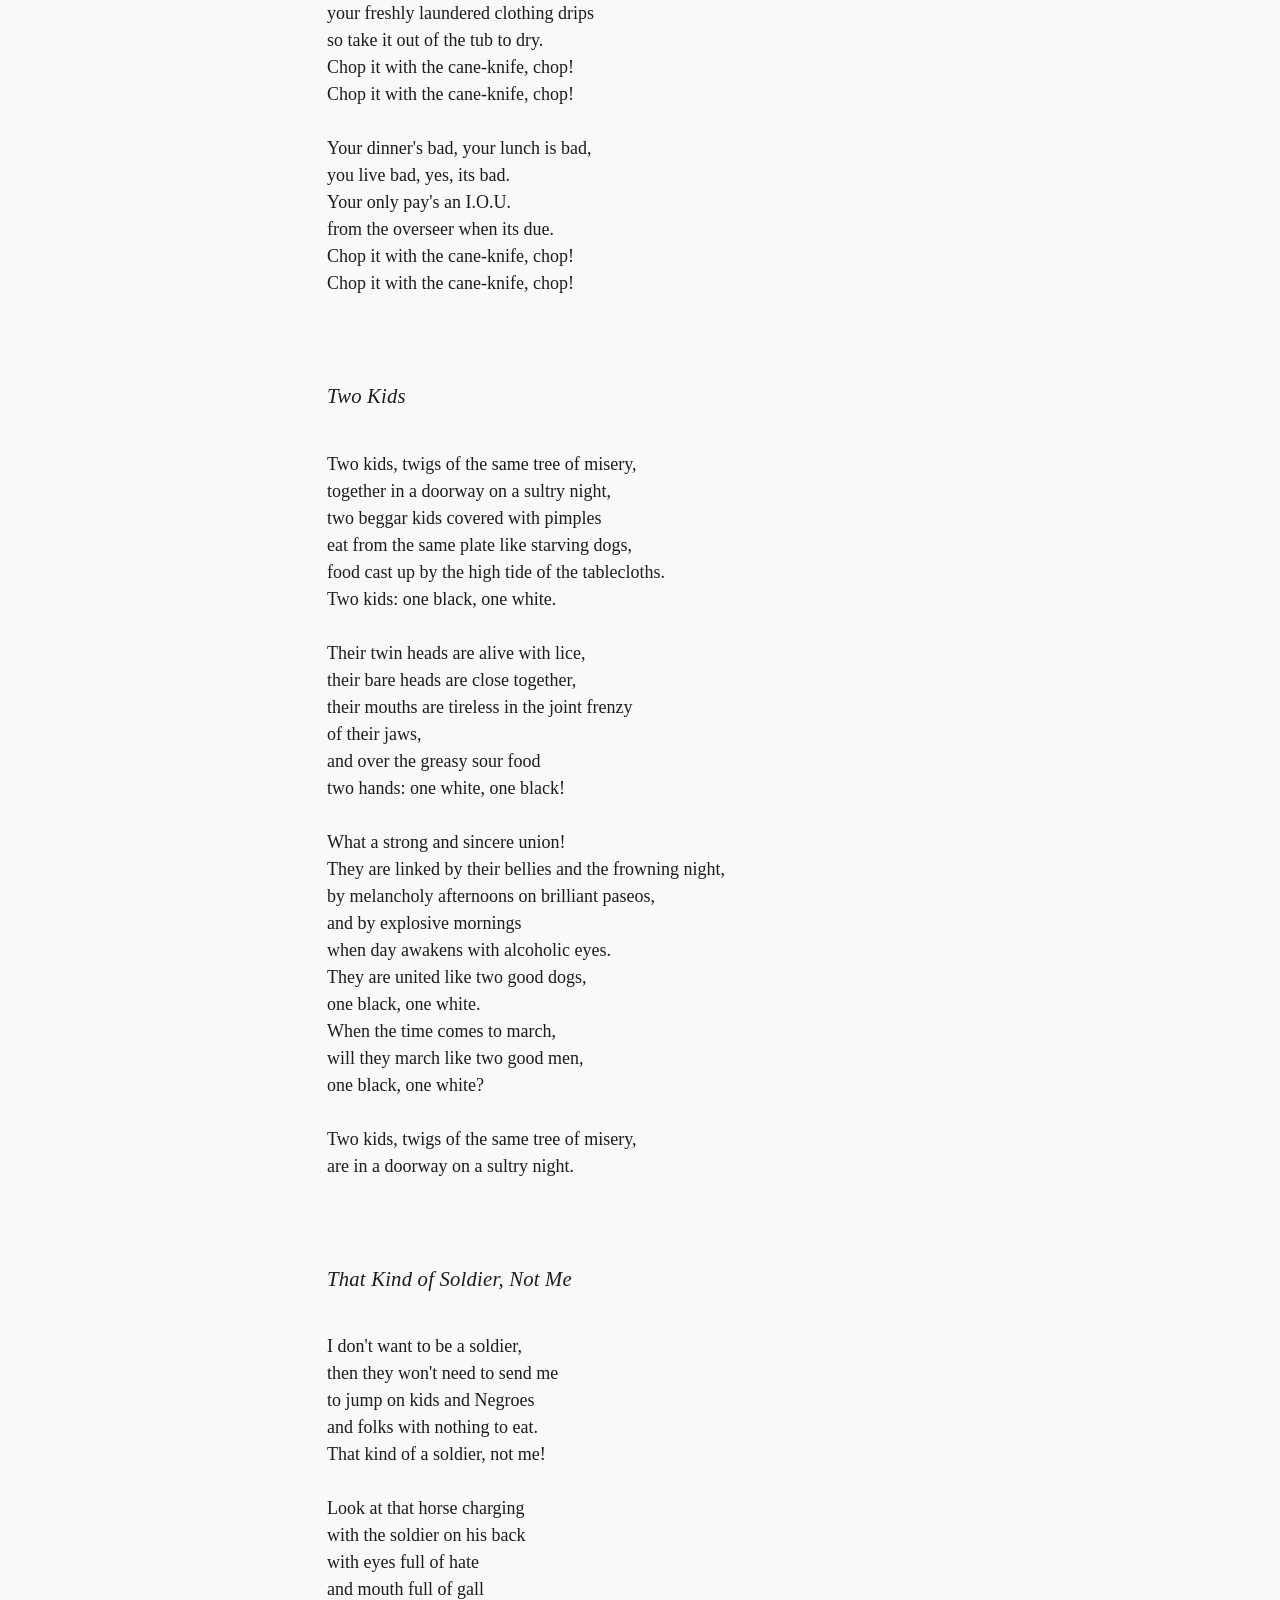
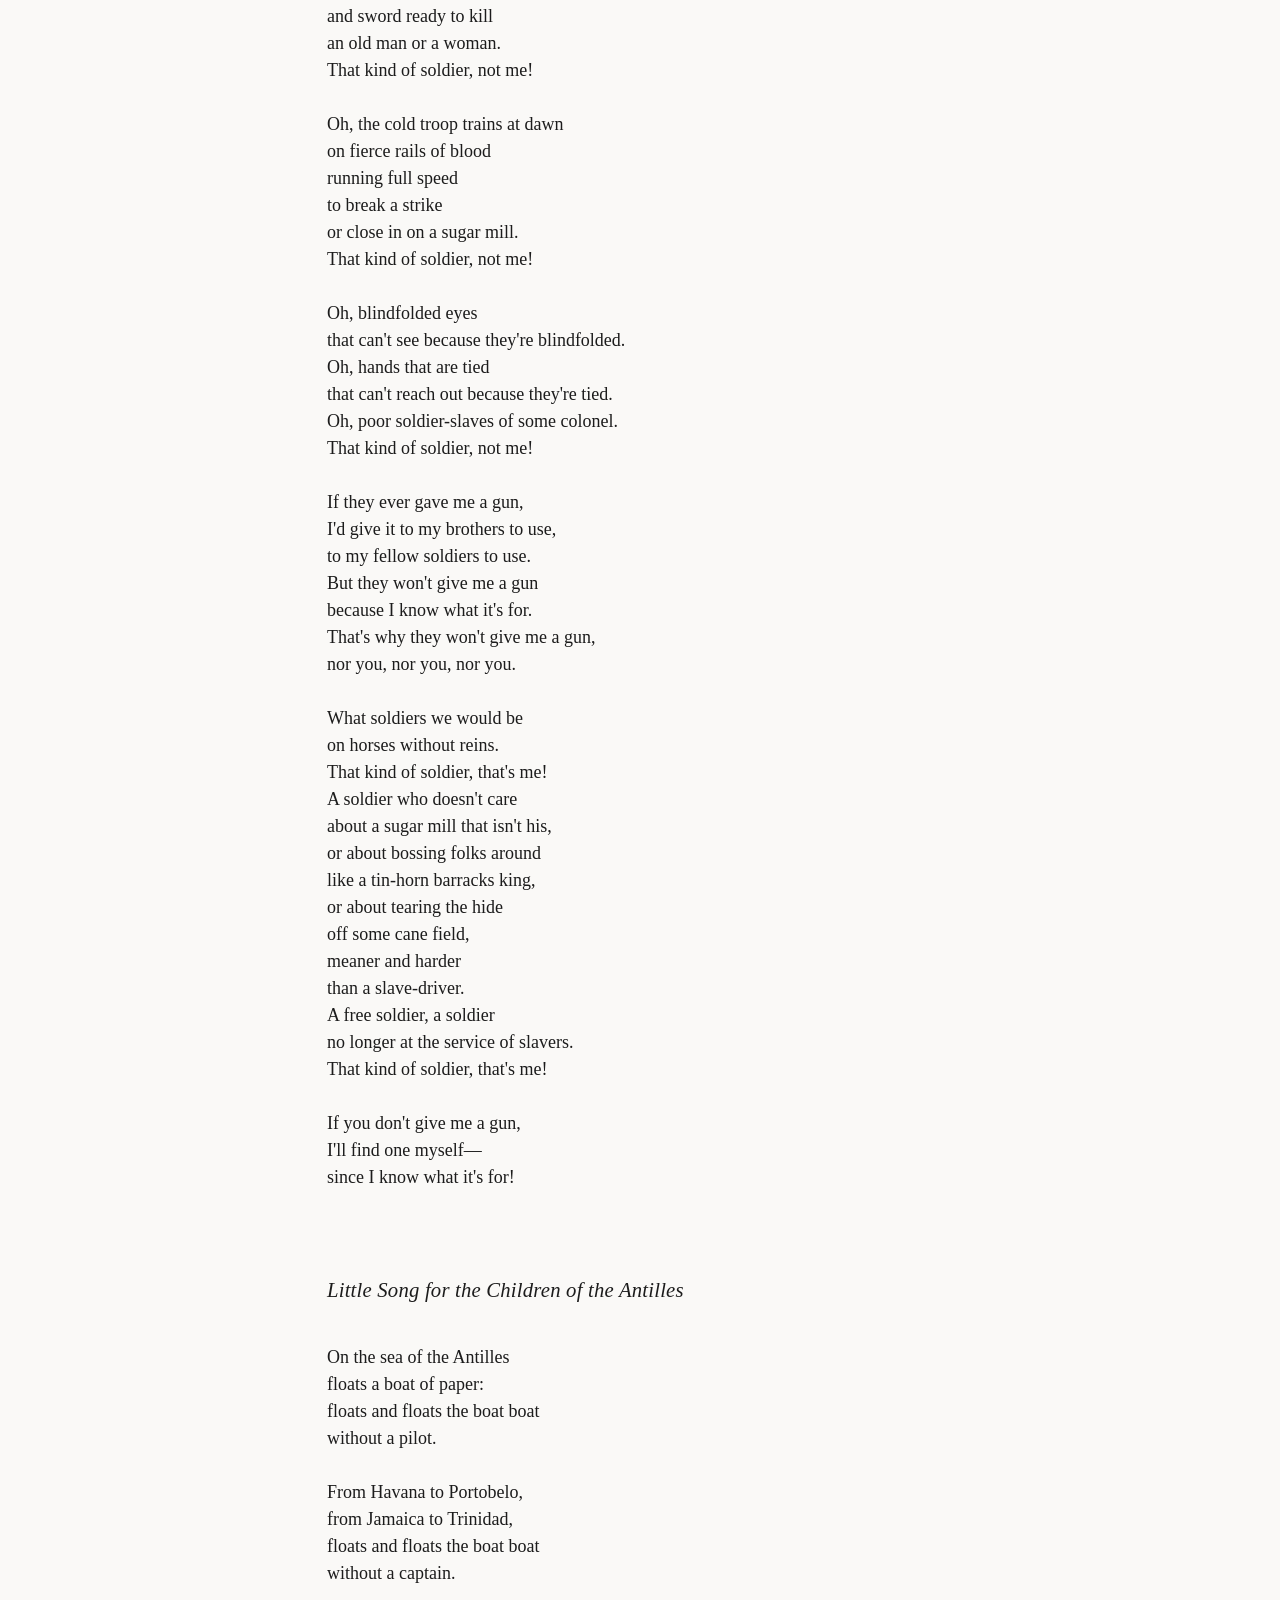
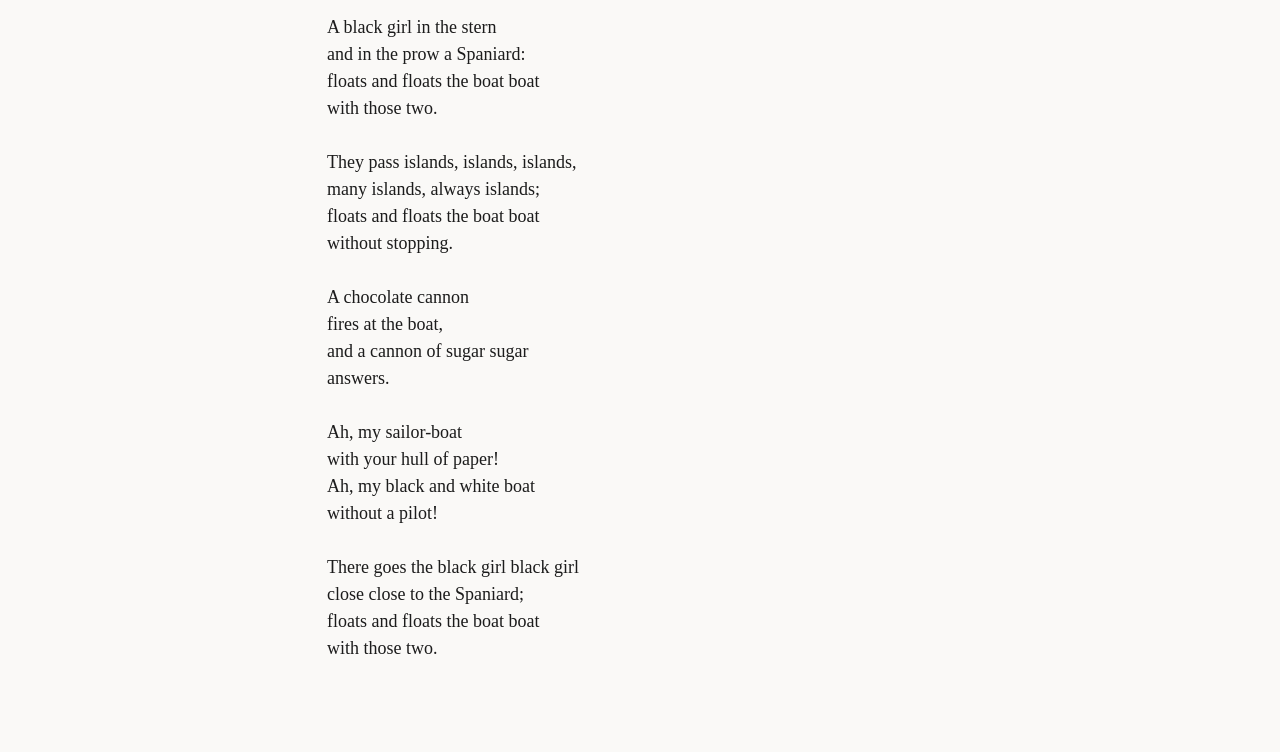
==== commit af37eb51: "found the right sources" ====
--- a/edition.html
+++ b/edition.html
@@ -26,7 +26,7 @@
         <h2>Contents</h2>
         <ol>
           <li><a href="#dont-know-no-english">Don't Know No English</a></li>
-          <li><a href="#wash-woman">Wash Woman</a></li>
+          <!-- <li><a href="#wash-woman">Wash Woman</a></li> -->
           <li><a href="#cane">Cane</a></li>
           <li><a href="#blues">Blues</a></li>
           <li><a href="#sweat-and-lash">Sweat and Lash</a></li>
@@ -70,7 +70,7 @@
       </section>
 
       <!-- 2 -->
-      <section class="poem" id="wash-woman">
+      <!-- <section class="poem" id="wash-woman">
         <h2><a href="#wash-woman">Wash Woman</a></h2>
 
         <div class="stanza">
@@ -88,7 +88,7 @@
           white clothes<br />
           hang with her song.
         </div>
-      </section>
+      </section> -->
 
       <!-- 3 -->
       <section class="poem" id="cane">
